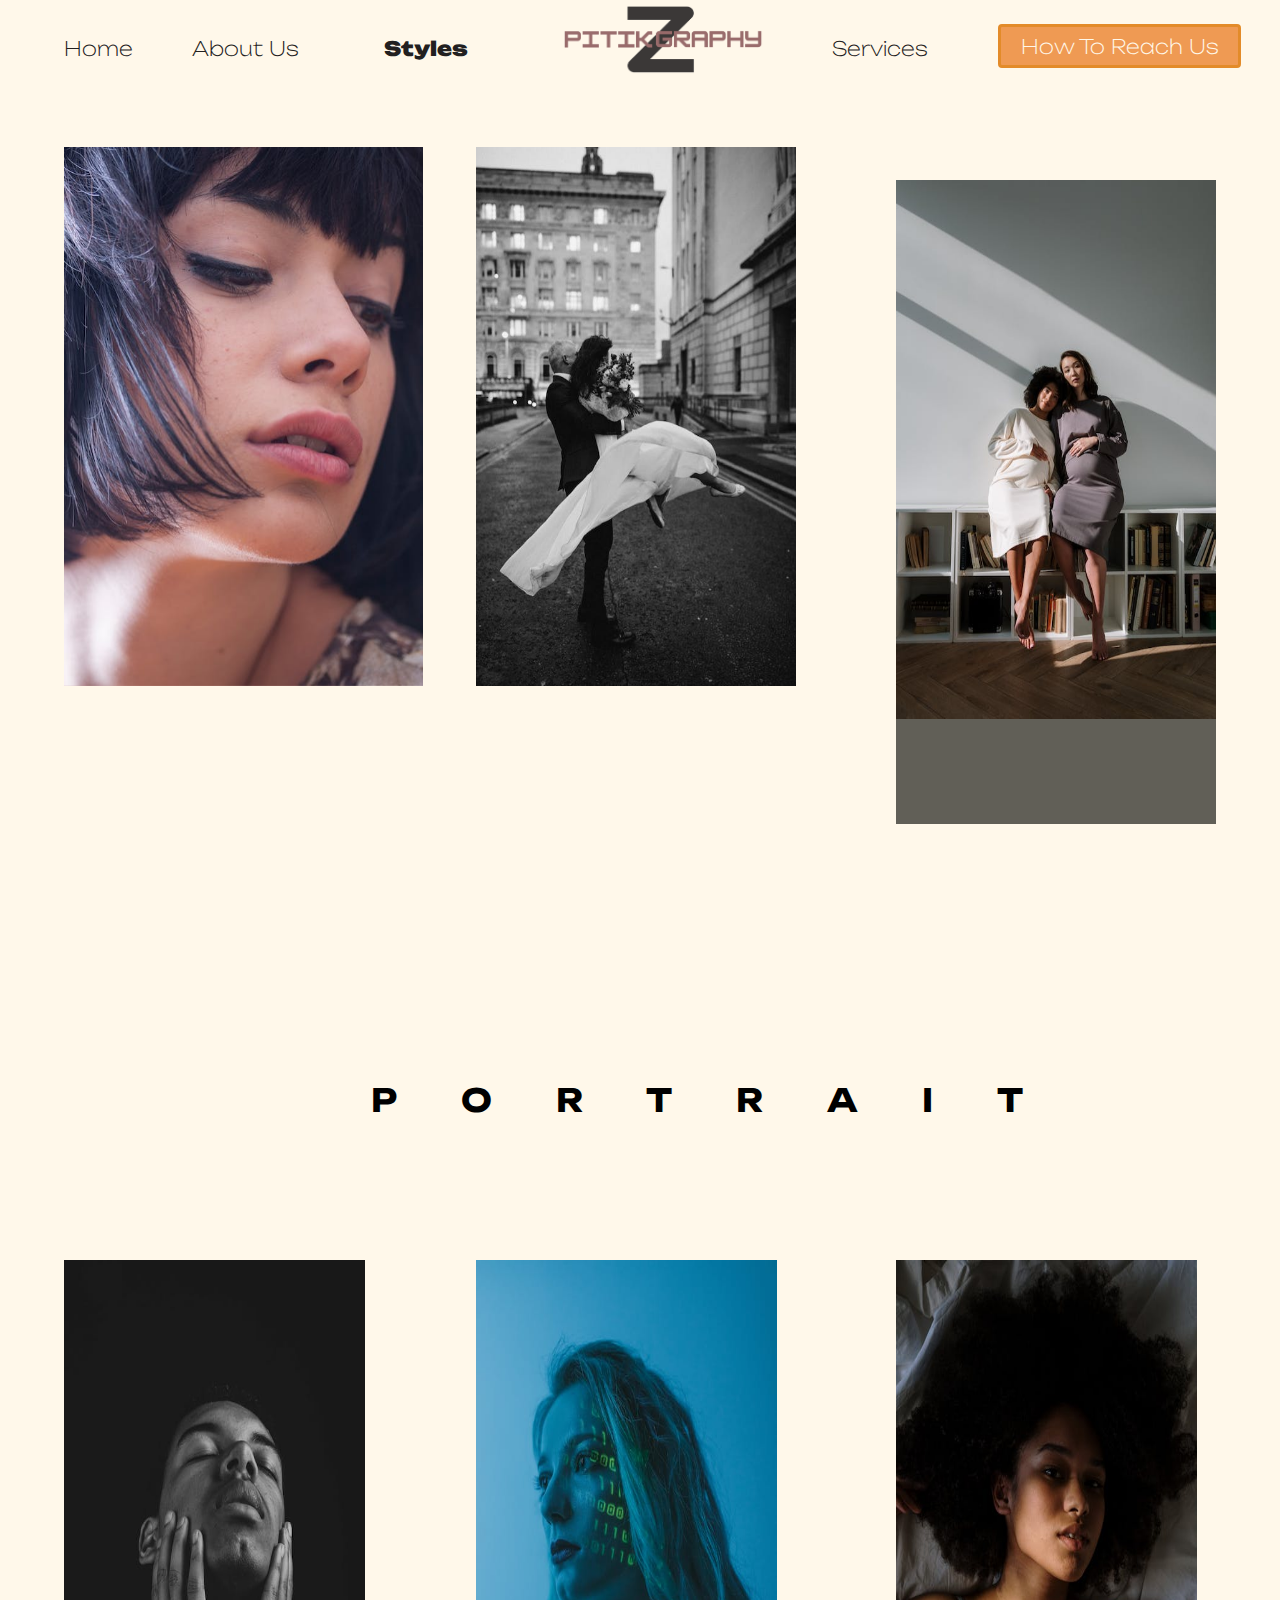
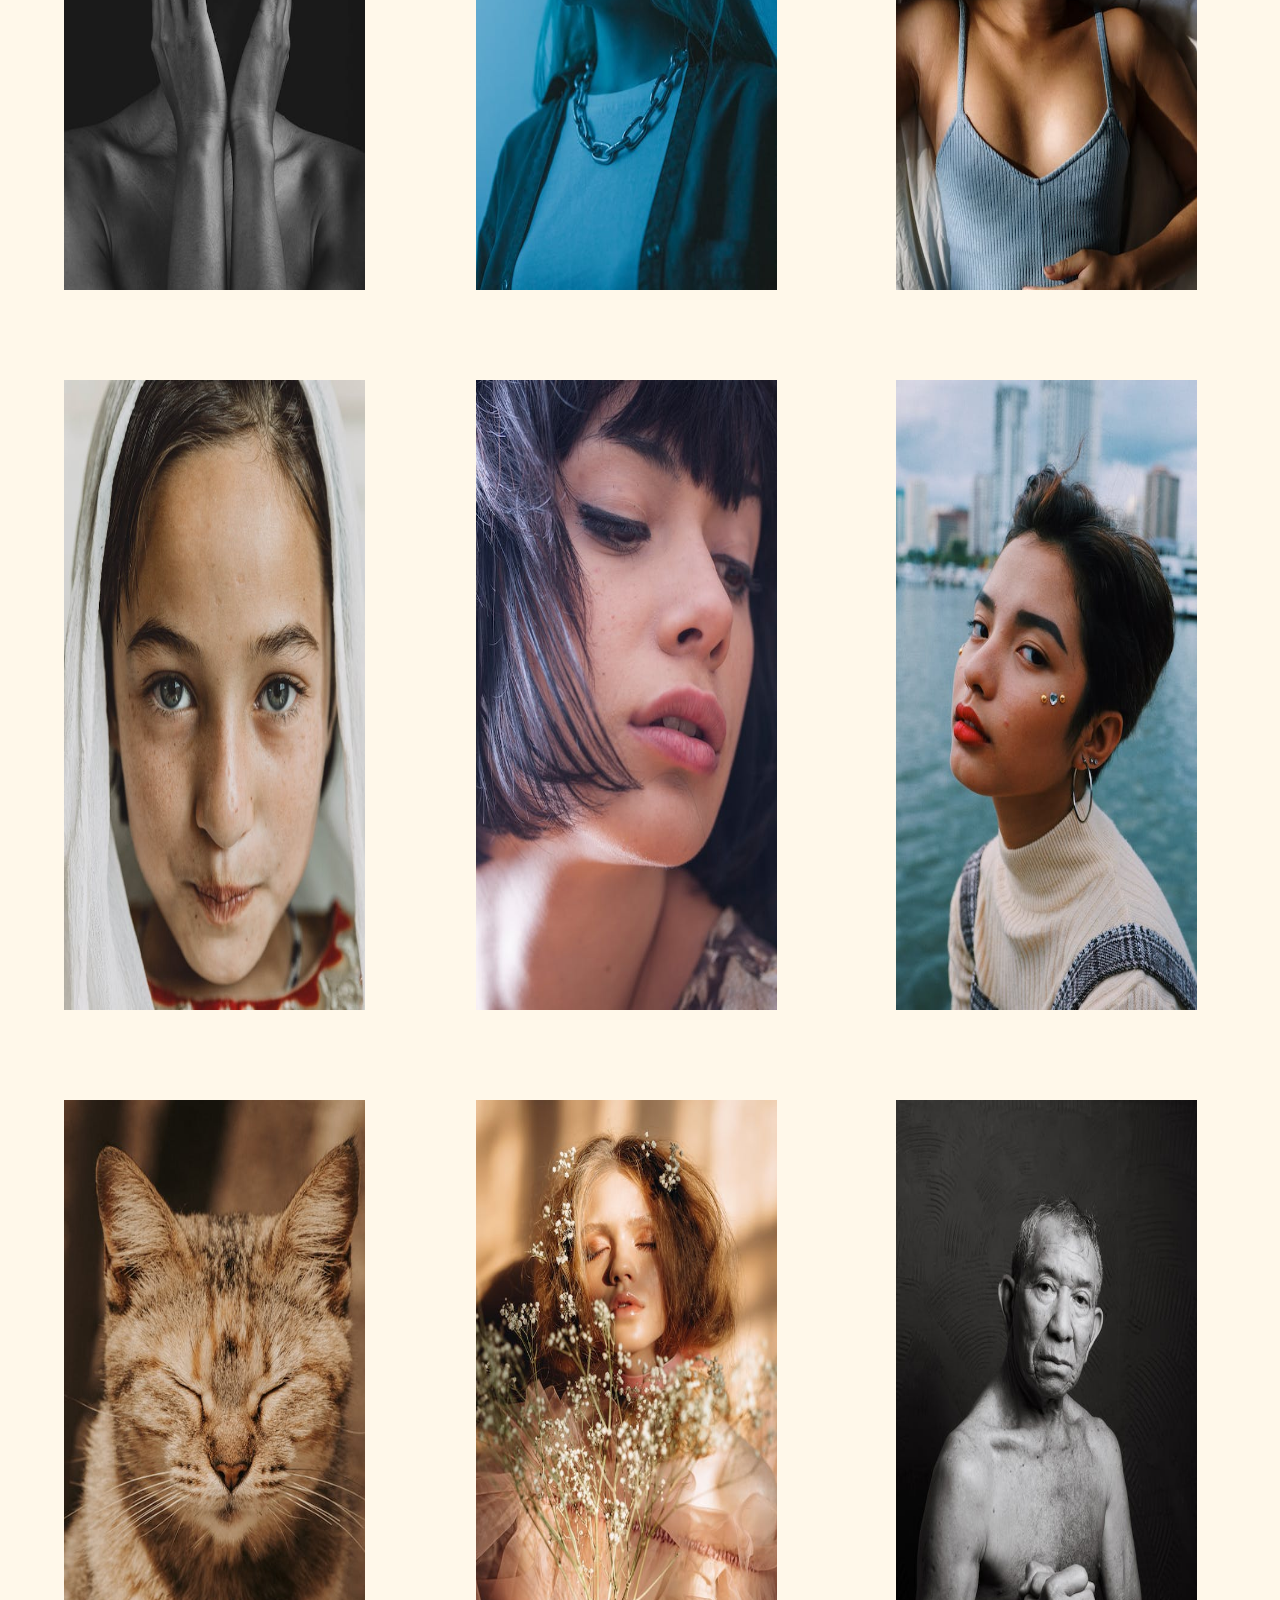
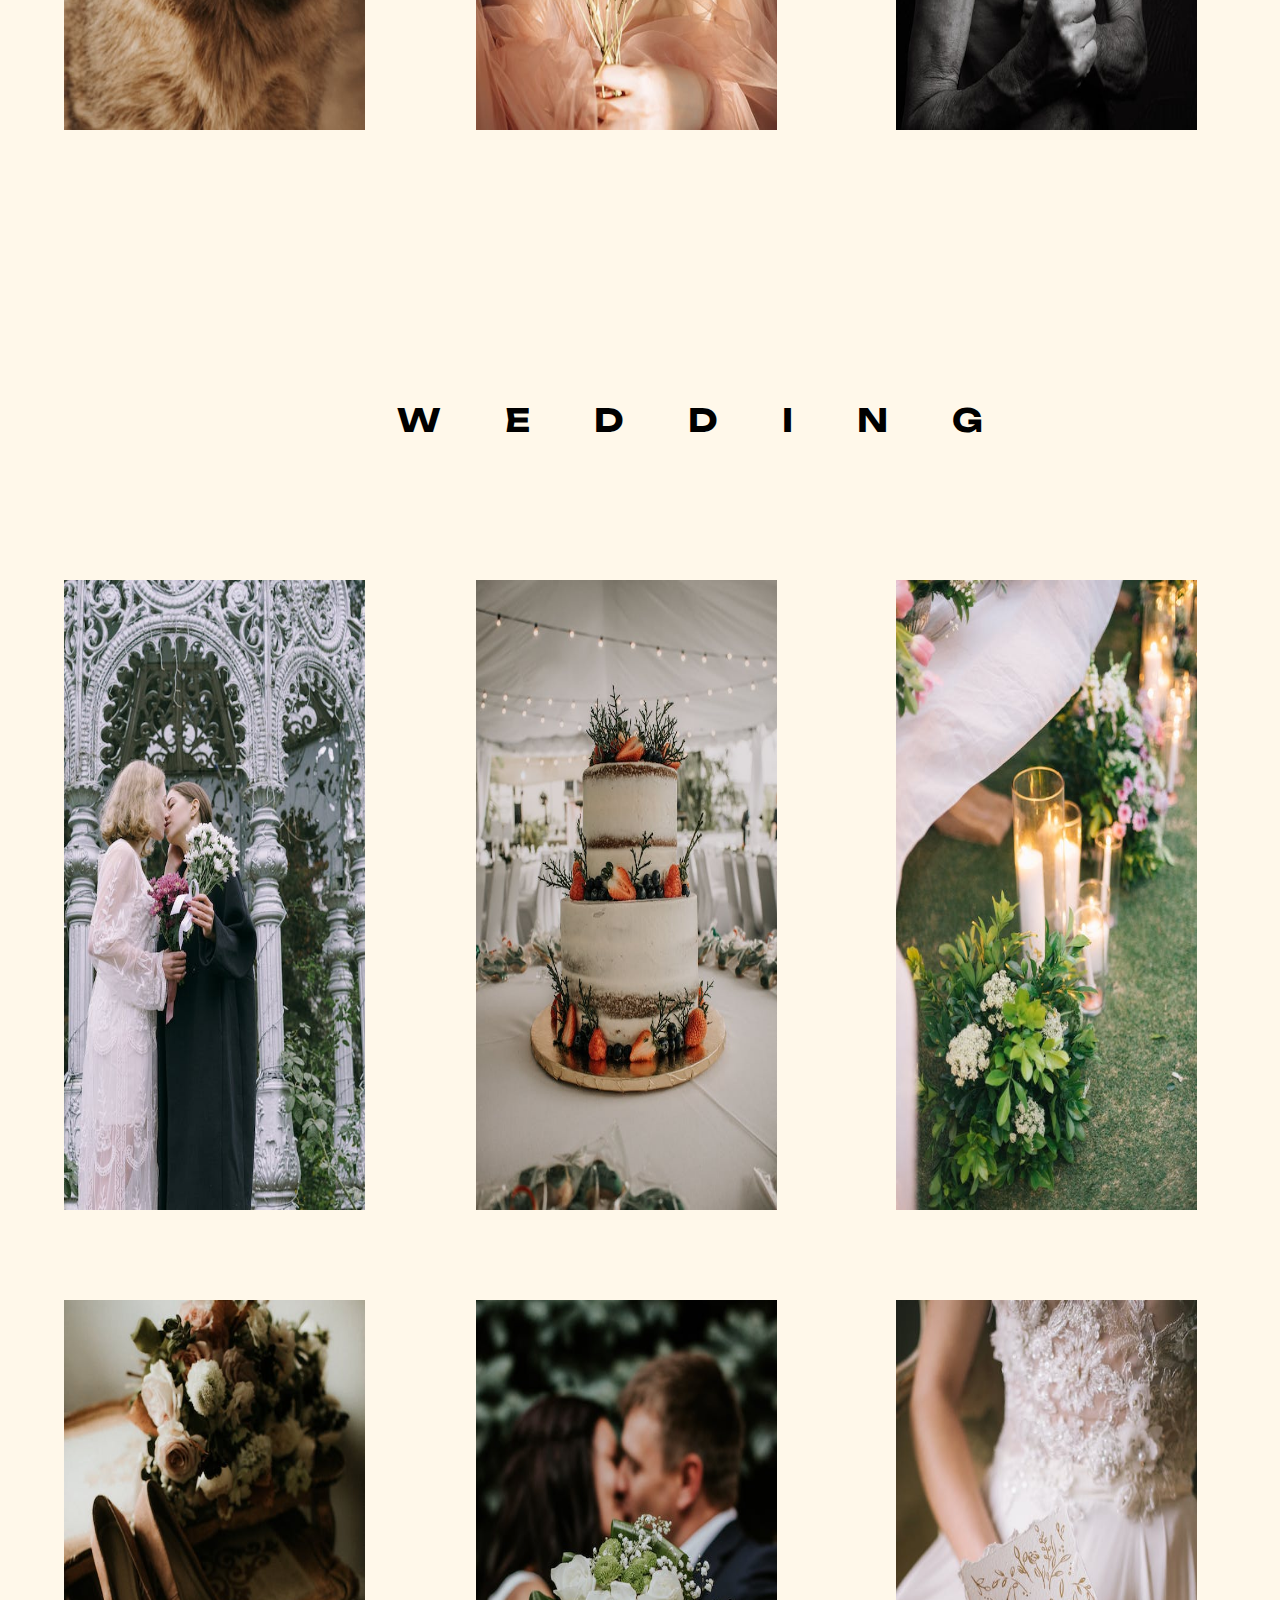
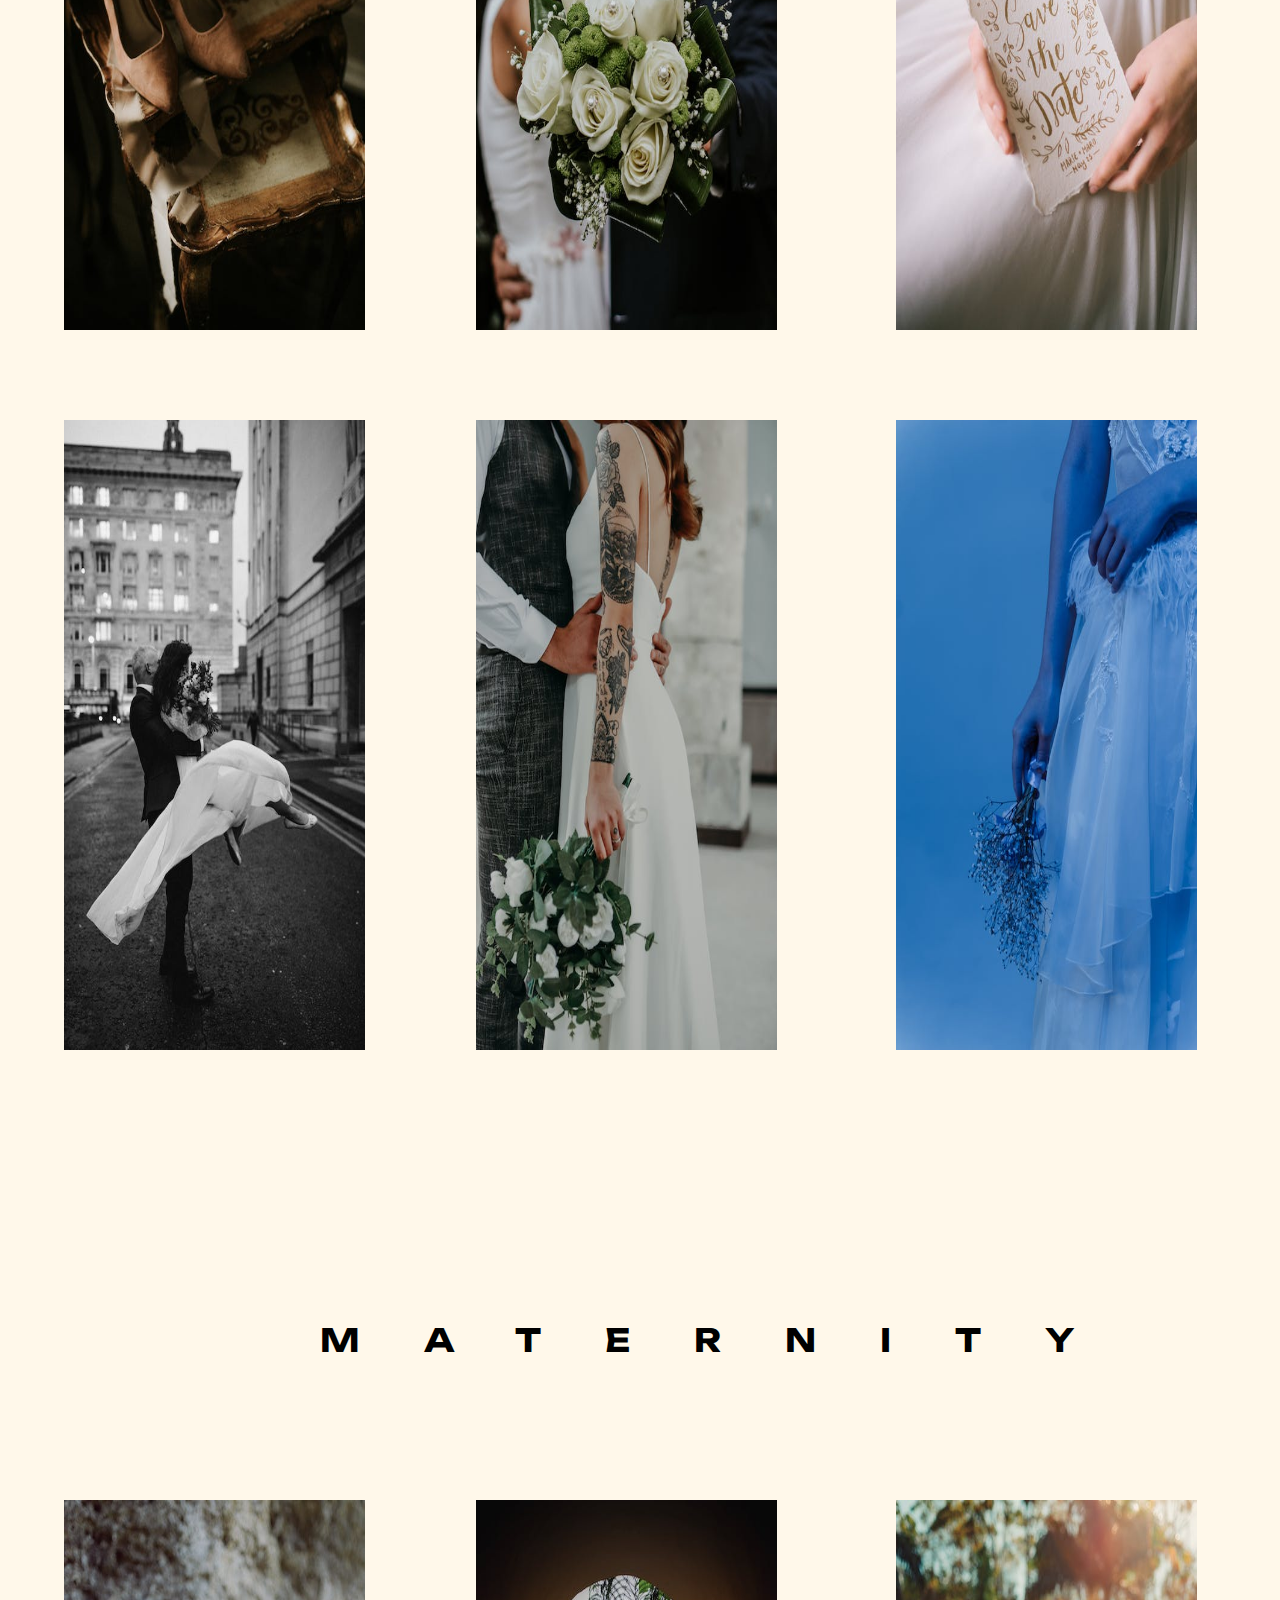
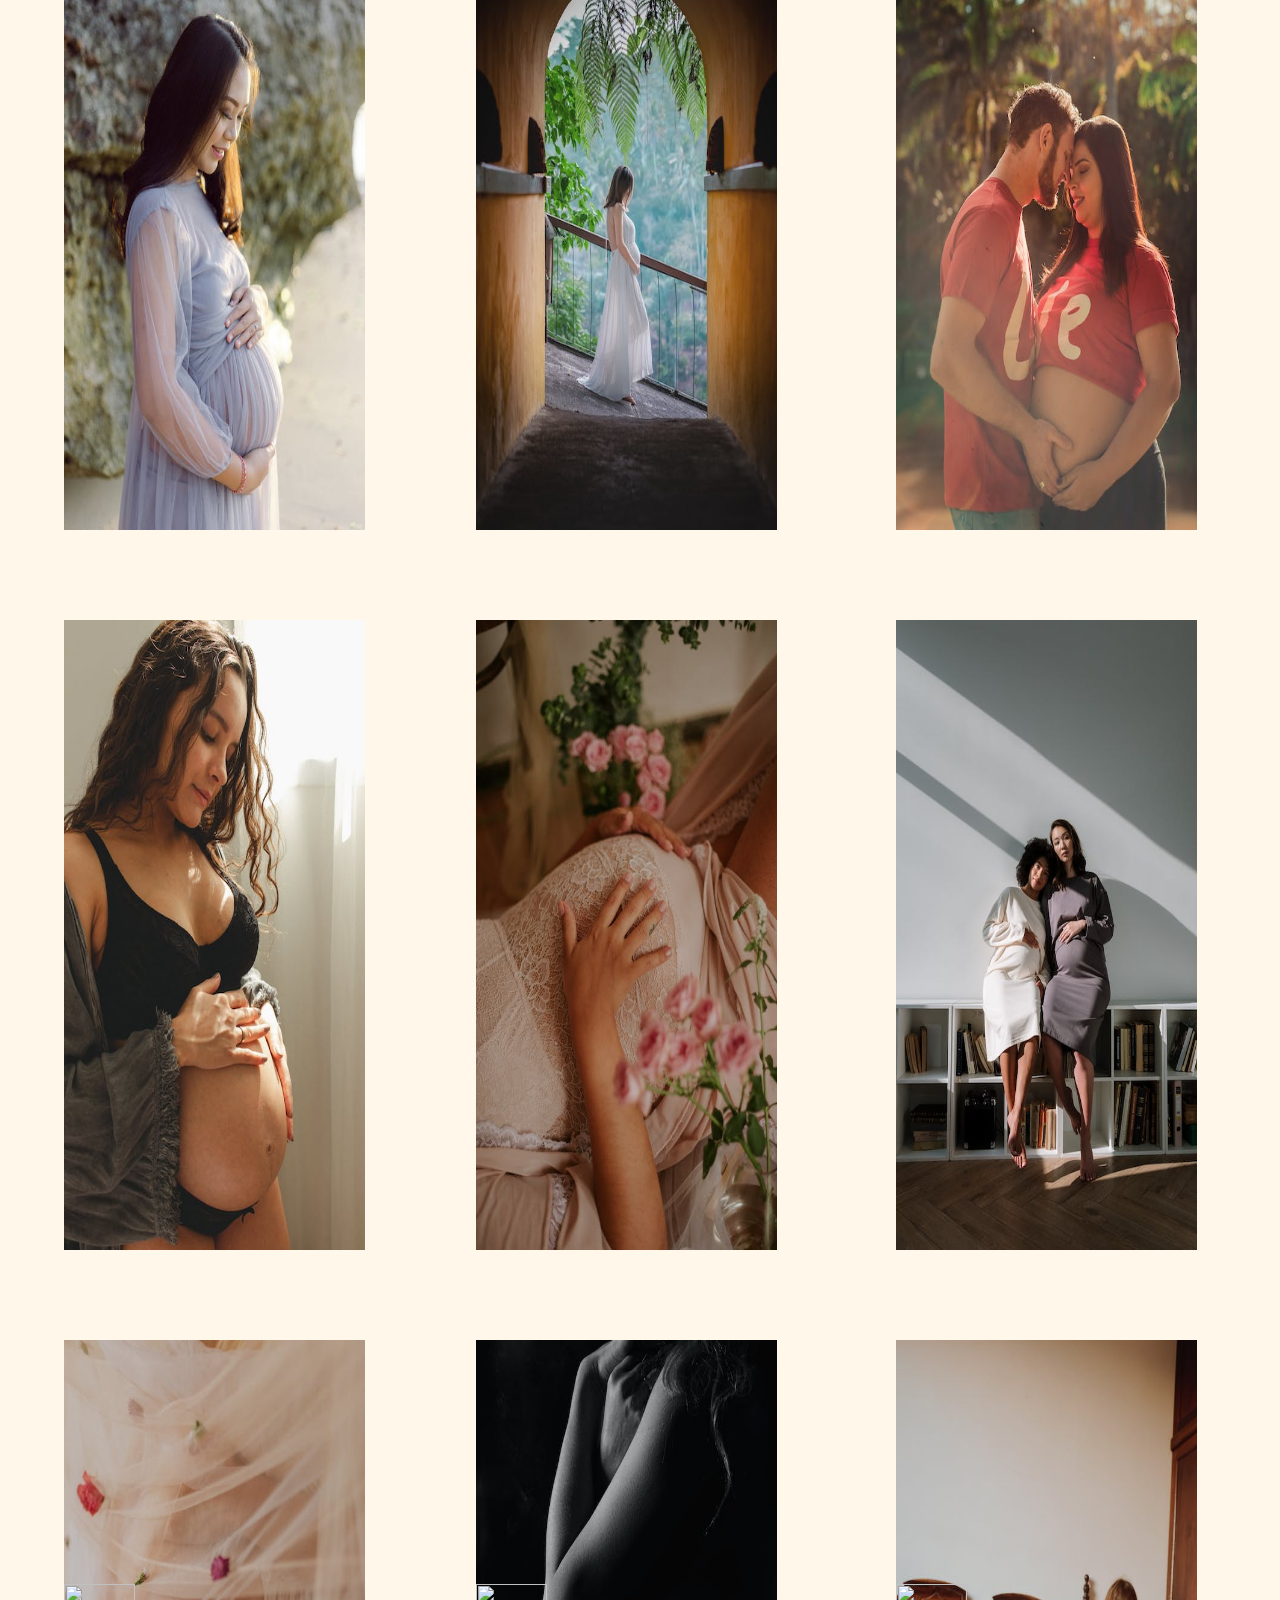
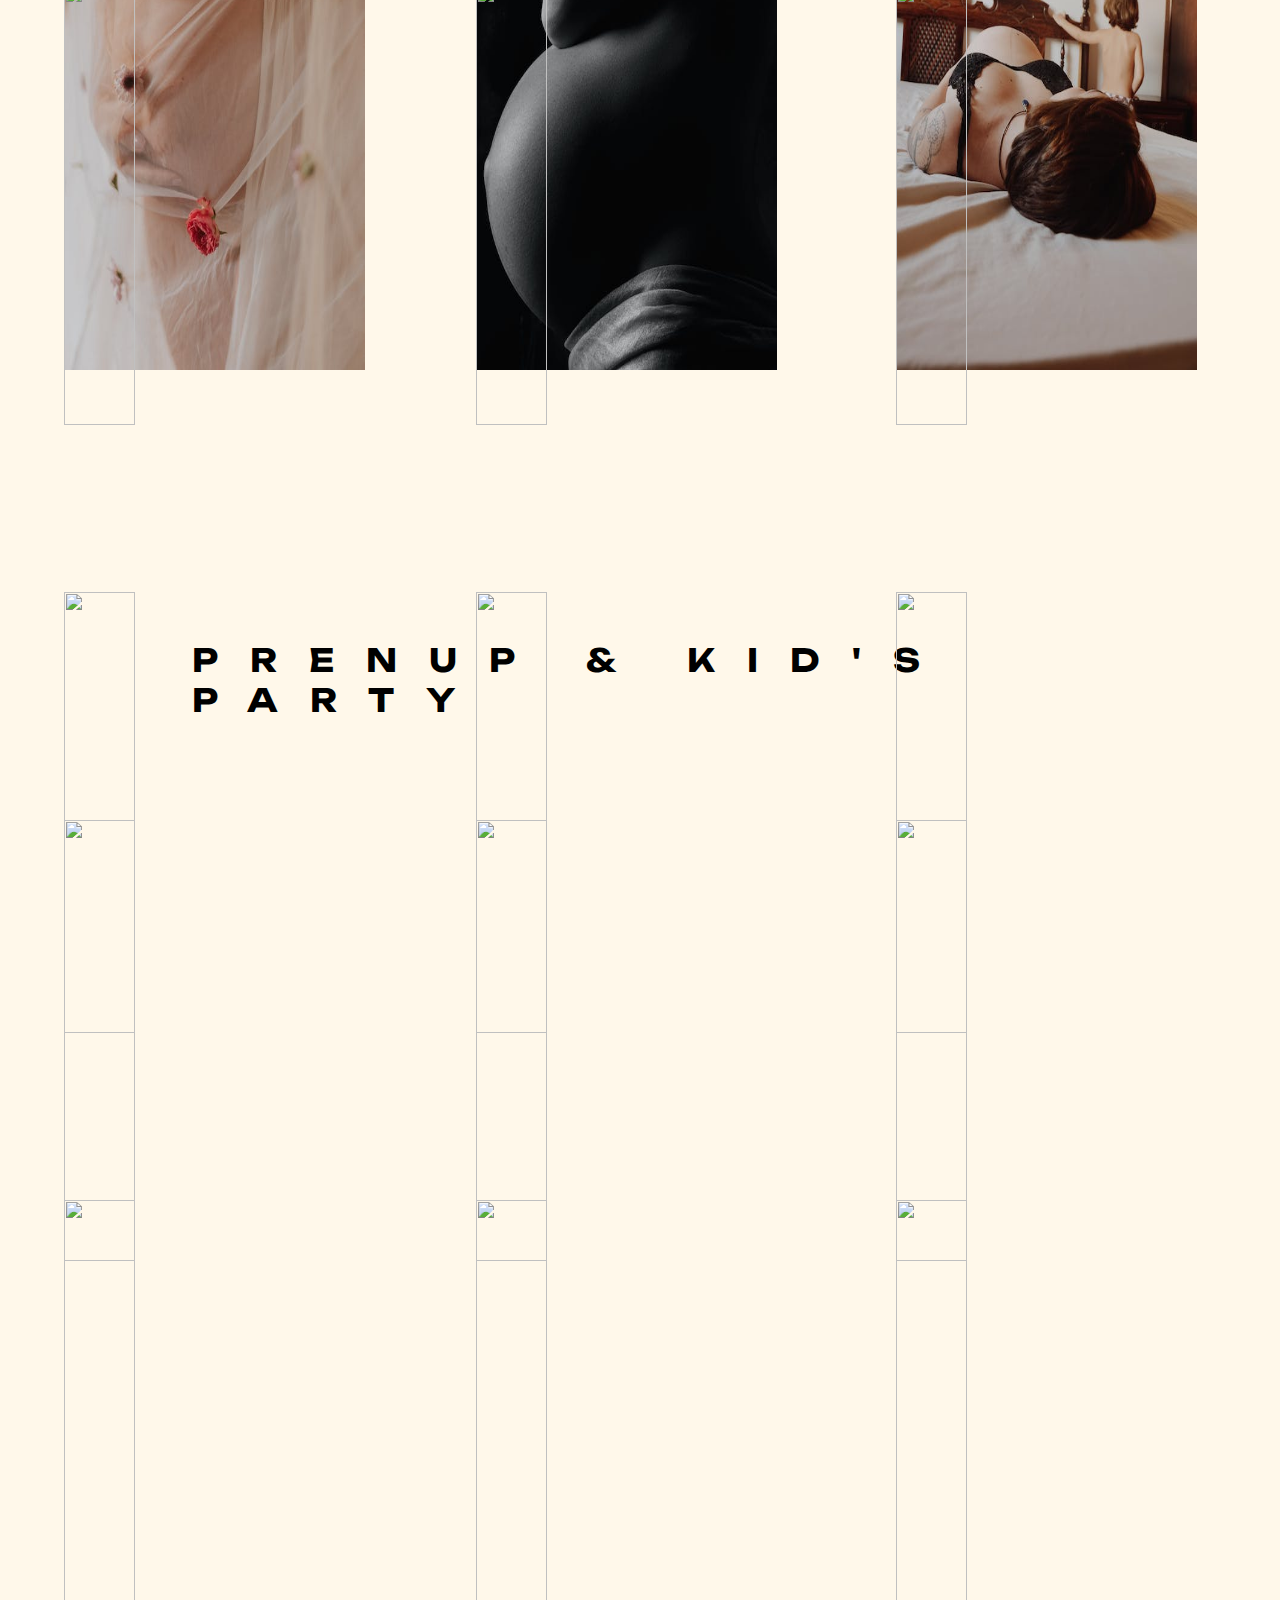
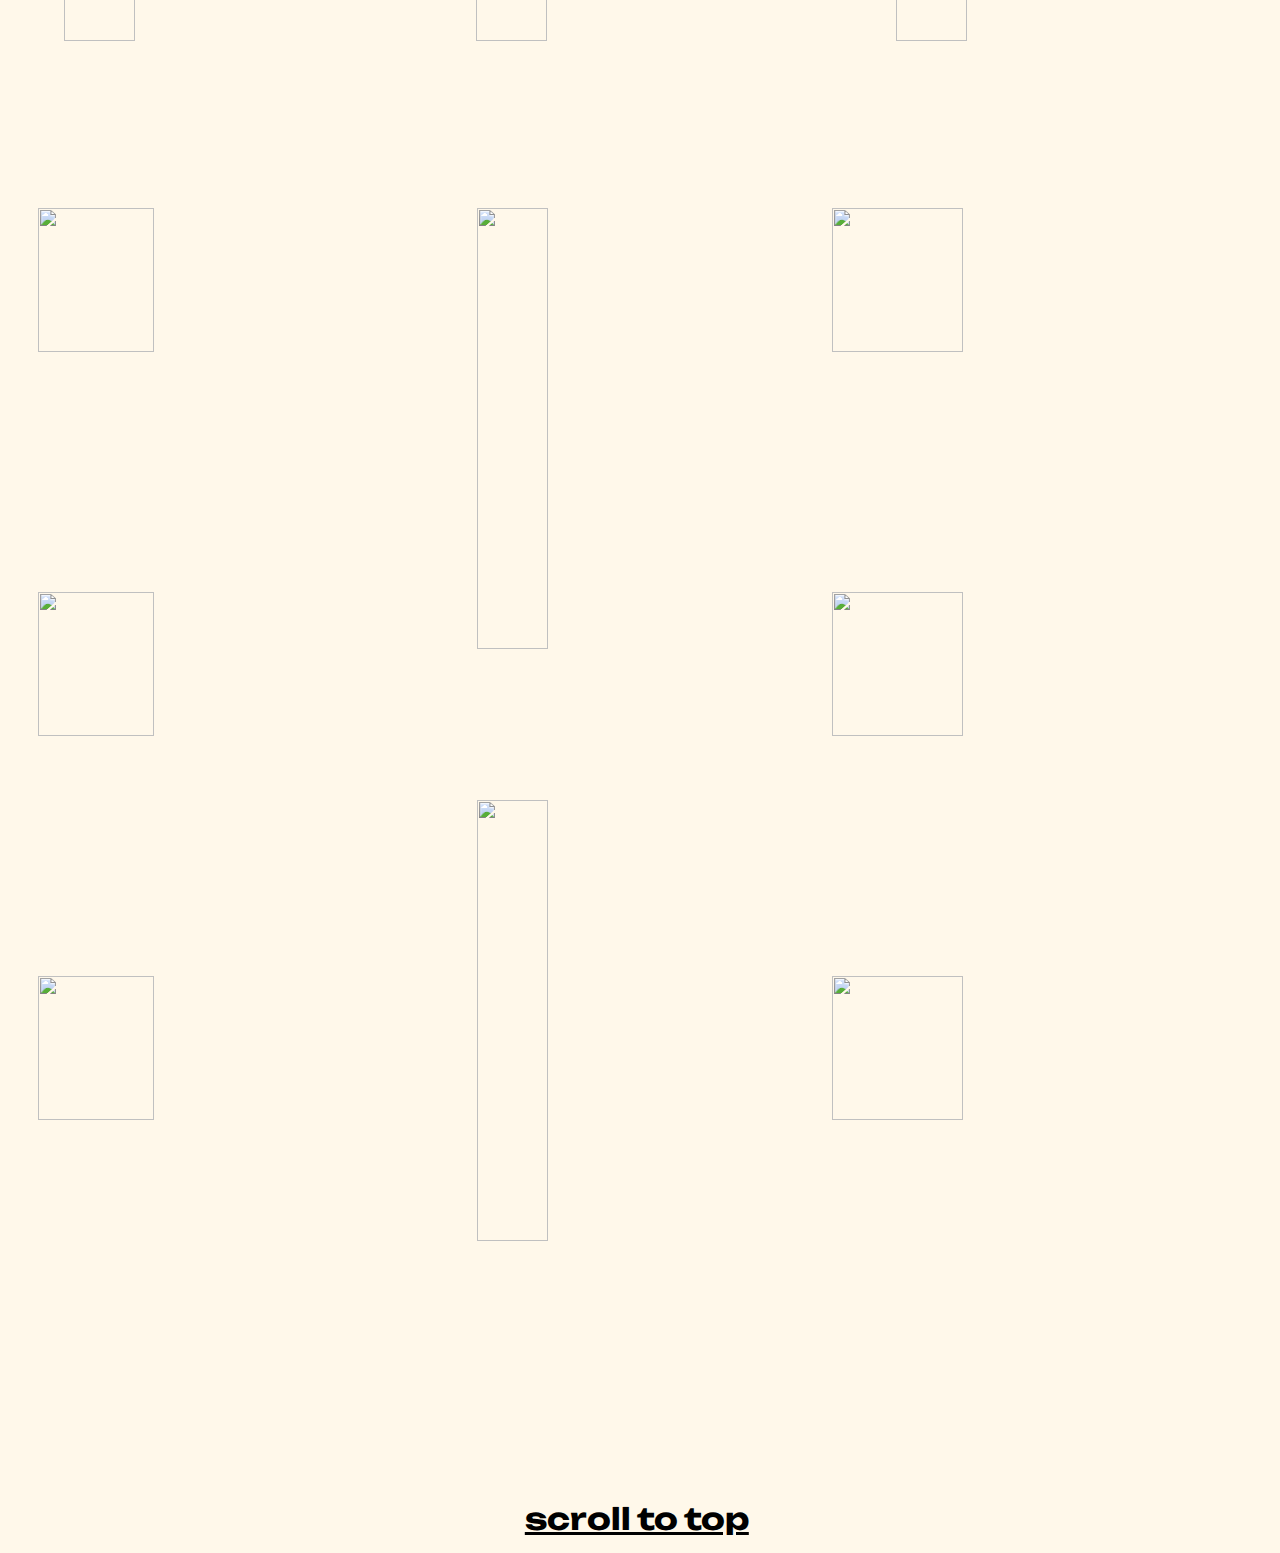
==== design.html @ 346559db "Files Upload" ====
<!DOCTYPE html>
<html lang="en">
<head>
    <meta charset="UTF-8">
    <meta http-equiv="X-UA-Compatible" content="IE=edge">
    <meta name="viewport" content="width=device-width, initial-scale=1.0">
    <title>Styles</title>
    <link rel="stylesheet" href="/css/styles.css">
    <link rel="shortcut icon" href="/images/icon/favicon.ico" type="image/x-icon">
    <link rel="preconnect" href="https://fonts.googleapis.com">
    <link rel="preconnect" href="https://fonts.gstatic.com" crossorigin>
    <link href="https://fonts.googleapis.com/css2?family=Euphoria+Script&family=Exo+2&family=Fresca&family=Kaushan+Script&family=Teko&family=Unbounded&display=swap" rel="stylesheet">
</head>
<body>
    <div class="header">
        <a href="index.html"><img src="/images/header/logow.png" alt="Pitikgraphy Logo"></a>
        <h1 class="home"><a href="index.html" id="home-boldnot">Home</a></h1>
        <h1 class="about"><a href="about.html">About Us</a></h1>
        <h1 class="style"><a href="design.html" id="styles-bold">Styles</a></h1>
        <h1 class="services"><a href="service.html">Services</a></h1>
        <h1 class="reach"><a href="reach.html">How To Reach Us</a></h1>
    </div>

    <div class="styles-container">
        <div class="container">
            <img src="/images/portrait/nose.jpeg" class="nose-img" alt="Portrait Freckles">
            <div class="nose-more">
                <h1 class="nose-title">Portrait Photography</h1>
                <div class="nose-text"><a href="#port-scroll">more photos</a></div>
            </div>
        </div>
        <div class="container-two">
            <img src="/images/wedding/carry.jpeg" class="carry-img" alt="Carrying Bride">
            <div class="carry-more">
                <h1 class="carry-title">Wedding Photography</h1>
                <div class="carry-text"><a href="#wedd-scroll">more photos</a></div>
            </div>
            </div>
        </div>
        <div class="container-three">
            <img src="/images/fashion/pregg5.jpeg" class="model-img" alt="Two Pregnant Ladies">
            <div class="model-more">
                <h1 class="model-title">Maternity Photography</h1>
                <div class="model-text"><a href="#maternity-scroll">more photos</a></div>
            </div>  
            </div>
        </div>
    </div>

    <div class="portrait-more">
        <h1 class="portrait-text"><a href="design.html" id="port-scroll">PORTRAIT</a></h1>
        <div class="portrait1"> 
            <img src="/images/portrait/black.jpeg" id="portblack" alt="Portrait Black">
        </div>
        <div class="portrait2">
            <img src="/images/portrait/blue.jpeg" id="portblue" alt="Portrait Blue">
        </div>
        <div class="portrait3">
            <img src="/images/portrait/brown.jpeg" id="portbrown" alt="Portrait Laying">
        </div>
        <div class="portrait4">
            <img src="/images/portrait/kid.jpeg" id="portkid" alt="Portrait of a Kid">
        </div>
        <div class="portrait5">
            <img src="/images/portrait/nose.jpeg" id="portnose" alt="Portrait Freckles">
        </div>
        <div class="portrait6">
            <img src="/images/portrait/pierce.jpeg" id="portpierce" alt="Portrait Beads">
        </div>
        <div class="portrait7">
            <img src="/images/portrait/cat.jpeg" id="portcat" alt="Portrait of a Cat">
        </div>
        <div class="portrait8">
            <img src="/images/portrait/her.jpeg" id="portcat1" alt="Portrait Flower">
        </div>
        <div class="portrait9">
            <img src="/images/portrait/sir.jpeg" id="portcat2" alt="Portrait of an Old Man">
        </div>
        
        <h1 class="wedding-text"><a href="design.html" id="wedd-scroll">WEDDING</a></h1>
        <div class="wedding1"> 
            <img src="/images/wedding/bading.jpeg" id="weddbading" alt="Two Ladies Wedding">
        </div>
        <div class="wedding2"> 
            <img src="/images/wedding/cake.jpeg" id="weddcake" alt="Wedding Cake">
        </div>
        <div class="wedding3"> 
            <img src="/images/wedding/candles.jpeg" id="weddcandles" alt="Wedding Candles">
        </div>
        <div class="wedding4"> 
            <img src="/images/wedding/shoes.jpeg" id="weddshoes" alt="Bride's Shoes">
        </div>
        <div class="wedding5"> 
            <img src="/images/wedding/flower.jpeg" id="weddflower" alt="Bride's Flower">
        </div>
        <div class="wedding6"> 
            <img src="/images/wedding/invite.jpeg" id="weddinvite" alt="Bride's Invitation Card">
        </div>
        <div class="wedding7"> 
            <img src="/images/wedding/carry.jpeg" id="wedd1" alt="Carrying Bride">
        </div>
        <div class="wedding8"> 
            <img src="/images/wedding/tattoo.jpeg" id="wedd2" alt="Tatted Bride">
        </div>
        <div class="wedding9"> 
            <img src="/images/wedding/blues.jpeg" id="wedd3" alt="Lonely Bride">
        </div> 

        <h1 class="maternity-text"><a href="design.html" id="maternity-scroll">MATERNITY</a></h1>
        <div class="maternity1"> 
            <img src="/images/fashion/model.jpeg" id="maternity01" alt="Pregnant in Beach">
        </div>
        <div class="maternity2"> 
            <img src="/images/fashion/pregg.jpeg" id="maternity02" alt="pregnant in a Cave Type">
        </div>
        <div class="maternity3"> 
            <img src="/images/fashion/pregg2.jpeg" id="maternity03" alt="Mommy and Daddy pictures">
        </div>
        <div class="maternity4"> 
            <img src="/images/fashion/pregg3.jpeg" id="maternity04" alt="Home Session Maternity Photography">
        </div>
        <div class="maternity5"> 
            <img src="/images/fashion/pregg4.jpeg" id="maternity05" alt="No face Photography for Maternity">
        </div>
        <div class="maternity6"> 
            <img src="/images/fashion/pregg5.jpeg" id="maternity06" alt="Two Ladies">
        </div>
        <div class="maternity7"> 
            <img src="/images/fashion/pregg6.jpeg" id="maternity07" alt="Preggy">
        </div>
        <div class="maternity8"> 
            <img src="/images/fashion/pregg7.jpeg" id="maternity08" alt="Black and White Maternity Photography">
        </div>
        <div class="maternity9"> 
            <img src="/images/fashion/pregg8.jpeg" id="maternity09" alt="Maternity with a kid">

        <h1 class="prenup-kiddie-text"><a href="design.html" id="prekid-scroll">PRENUP & KID'S PARTY</a></h1>

        <div class="prenup01"> 
            <img src="/images/prenup & kiddies/prenup3.jpeg" id="prenup1" alt="">
        </div>
        <div class="prenup02"> 
            <img src="/images/prenup & kiddies/prenup4.jpeg" id="prenup2" alt="">
        </div>
        <div class="prenup03"> 
            <img src="/images/prenup & kiddies/prenup2.jpeg" id="prenup3" alt="">
        </div>
        <div class="birth1"> 
            <img src="/images/prenup & kiddies/kiddie1.jpeg" id="kid1" alt="">
        </div>
        <div class="birth2"> 
            <img src="/images/prenup & kiddies/kiddie2.jpeg" id="kid2" alt="">
        </div>
        <div class="birth3"> 
            <img src="/images/prenup & kiddies/kiddie3.jpeg" id="kid3" alt="">
        </div>
        <div class="prenup04"> 
            <img src="/images/prenup & kiddies/prenup5.jpeg" id="prenup4" alt="">
        </div>
        <div class="prenup05"> 
            <img src="/images/prenup & kiddies/prenup6.jpeg" id="prenup5" alt="">
        </div>
        <div class="prenup06"> 
            <img src="/images/prenup & kiddies/prenup7.jpeg" id="prenup6" alt="">
        </div>
        <div class="birth4"> 
            <img src="/images/prenup & kiddies/kiddie4.jpeg" id="kid4" alt="">
        </div>
        <div class="birth5"> 
            <img src="/images/prenup & kiddies/kiddie7.jpeg" id="kid5" alt="">
        </div>
        <div class="birth6"> 
            <img src="/images/prenup & kiddies/kiddie8.jpeg" id="kid6" alt="">
        </div>
        <div class="prenup07"> 
            <img src="/images/prenup & kiddies/prenup8.jpeg" id="prenup7" alt="">
        </div>
        <div class="prenup08"> 
            <img src="/images/prenup & kiddies/prenup10.jpeg" id="prenup8" alt="">
        </div>
        <div class="prenup09"> 
            <img src="/images/prenup & kiddies/prenup9.jpeg" id="prenup9" alt="">
        </div>
        <div class="birth7"> 
            <img src="/images/prenup & kiddies/kiddie6.jpeg" id="kid7" alt="">
        </div>
        <div class="birth8"> 
            <img src="/images/prenup & kiddies/kiddie5.jpeg" id="kid8" alt="">
        </div>
        <div class="birth9"> 
            <img src="/images/prenup & kiddies/kiddie9.jpeg" id="kid9" alt="">
        </div>  
        <div class="prenup10"> 
            <img src="/images/prenup & kiddies/prenup11.jpeg" id="prenup10" alt="">
        </div>
        <div class="prenup11"> 
            <img src="/images/prenup & kiddies/prenup12.jpeg" id="prenup11" alt="">
        </div>

        <h1 class="scroll-text"><a href="design.html" id="scroll-top">scroll to top</a></h1>
        </div> 
    </div>

</body>
</html>
---- css/styles.css ----
/* Body */
* {
    margin: 0;
}

/* HEADER, HOME, ABOUT, STYLES, BUSINESS, REACH US, LOGO */
.header {
    width: 100%;
    height: 80px;
    background-color: #FFF8EA;
}

.header img {
    width: 200px;
    display: inline-block;
    position: absolute;
    left: 44%;
    top: 0.5%;
}

/*--- HOME ---*/

.home a {
    text-decoration: none;
    color: #222020;
    font-family: 'Unbounded', cursive;
    font-weight: bolder;
    font-size: 20px;
    display: inline-block;
    position: absolute;
    left: 5%;
    top: 4%;
}

.home a::after {
    content: '';
    width: 0;
    height: 2px;
    background: #EF9A53;
    display: block;
    transition: 0.9s;
}

.home a:hover::after {
    width: 100%;
}

/*--- ABOUT ---*/

.about a {
    text-decoration: none;
    color: #222020;
    font-family: 'Unbounded', cursive;
    font-weight: 100;
    font-size: 20px;
    display: inline-block;
    position: absolute;
    left: 15%;
    top: 4%;
}

.about a::after {
    content: '';
    width: 0;
    height: 2px;
    background: #EF9A53;
    display: block;
    transition: 0.9s;
}

.about a:hover::after {
    width: 100%;
}

/*--- STYLE ---*/

.style a {
    text-decoration: none;
    color: #222020;
    font-family: 'Unbounded', cursive;
    font-weight: 100;
    font-size: 20px;
    display: inline-block;
    position: absolute;
    left: 30%;
    top: 4%; 
}

.style a::after {
    content: '';
    width: 0;
    height: 2px;
    background: #EF9A53;
    display: block;
    transition: 0.9s;
}

.style a:hover::after {
    width: 100%;
}

/*--- Services ---*/

.services a {
    text-decoration: none;
    color: #222020;
    font-family: 'Unbounded', cursive;
    font-weight: 100;
    font-size: 20px;
    display: inline-block;
    position: absolute;
    left: 65%;
    top: 4%; 
}

.services a::after {
    content: '';
    width: 0;
    height: 2px;
    background: #EF9A53;
    display: block;
    transition: 0.9s;
}

.services a:hover::after {
    width: 100%;
}

/*--- HOW TO REACH US ---*/

.reach a {
    text-decoration: none;
    color: #FFF8EA;
    font-family: 'Unbounded', cursive;
    font-weight: 100;
    font-size: 20px;
    display: inline-block;
    position: absolute;
    left: 78%;
    top: 2.7%; 
    border: 3px solid #E38B29;
    padding: 0.5%;
    padding-left: 1.5%;
    padding-right: 1.5%;
    border-radius: 4px;
    background-color: #EF9A53;
}

.reach a:hover {
    background-color: #E38B29;
}

/* --- TITLE TOP CONTAINER ---*/

.top-container {
    width: 60%;
    height: 673px;
    background-color: #FFF8EA;
}

/* IMAGE LEFT SIDE */
.top-container img {
    width: 600px;
    position: absolute;
    left: 5%;
    top: 15%;
}

#image-one {
    width: 200px;
    position: absolute;
    left: 35%;
    top: 40%;
}

/* TITLE "PITIKGRAPHY-Z" USING SPAN ELEMENT */
.title {
    font-weight: bolder;
    font-size: 50px;
    font-family: 'Unbounded', cursive;
    color: #3c3a3a;
    position: absolute;
    left: 39%;
    top: 13%;
    line-height: 2;
}

/* TITLE "LORINDA AND JANE" USING SPAN */
.title-one {
    font-size: 50px;
    font-weight: bolder;
    font-family: 'Unbounded', cursive;
    color: #3c3a3a;
    position: absolute;
    left: 46%;
    top: 24%;
    display: inline-block;
}

/* COLOR NAME "LORINDA" USING SPAN ELEMENT */
#color-name {
    color: #CD9F95;
}

/* DIV ELEMENT - RIGHT SIDE */
.top-container-right {
    width: 40%;
    height: 674px;
    background-color: #FFF8EA;
    position: absolute;
    left: 60%;
    bottom: 0;
    display: inline-block;
}

/* IMAGE RIGHT SIDE */
.top-container-right img {
    width: 480px;
    position: absolute;
    left: 10%;
    top: 40%;
}

#image-two {
    width: 200px;
    position: absolute;
    left: 0;
    top: 54%;
}

/* PARAGRAPH TEXT UNDER TITLE*/
#top-p {
    font-size: 15px;
    font-family: 'Unbounded', cursive;
    display: inline-block;
    position: absolute;
    left: 10%;
    top: 140%;
    line-height: 1.5;
    text-align: justify;
    padding-right: 10px;
}

#top-p2 {
    font-size: 15px;
    color: #000;
    font-family: 'Unbounded', cursive;
    display: inline-block;
    position: absolute;
    right: 110%;
    top: 430%;
    width: 80%;
    line-height: 1.5;
    text-align: justify;
    padding-right: 10px;
}


/* about us new page */

/* EXPLORE BUTTON  */
.explore a {
    text-decoration: none;
    color: #FFF8EA;
    font-family: 'Unbounded', cursive;
    font-weight: 100;
    font-size: 20px;
    display: inline-block;
    position: absolute;
    left: 10%;
    top: 450%;
    border: 3px solid #E38B29;
    padding: 0.5%;
    padding-left: 1.5%;
    padding-right: 1.5%;
    border-radius: 4px;
    background-color: #EF9A53;
}

.explore a:hover {
    background-color: #E38B29;
}

/* bold-text */

#home-boldnot {
    text-decoration: none;
    color: #222020;
    font-family: 'Unbounded', cursive;
    font-weight: 100;
    font-size: 20px;
    display: inline-block;
    position: absolute;
    left: 5%;
    top: 4%;
}

#about-bold {
    text-decoration: none;
    color: #222020;
    font-family: 'Unbounded', cursive;
    font-weight: bolder;
    font-size: 20px;
    display: inline-block;
    position: absolute;
    left: 15%;
    top: 4%;
}

#styles-bold {
    text-decoration: none;
    color: #222020;
    font-family: 'Unbounded', cursive;
    font-weight: bolder;
    font-size: 20px;
    display: inline-block;
    position: absolute;
    left: 30%;
    top: 4%; 
}

#service-bold {
    text-decoration: none;
    color: #222020;
    font-family: 'Unbounded', cursive;
    font-weight: bolder;
    font-size: 20px;
    display: inline-block;
    position: absolute;
    left: 65%;
    top: 4%; 
}

#reach-bold {
    text-decoration: none;
    color: #FFF8EA;
    font-family: 'Unbounded', cursive;
    font-weight: bolder;
    font-size: 20px;
    display: inline-block;
    position: absolute;
    left: 78%;
    top: 2.7%; 
    border: 3px solid #E38B29;
    padding: 0.5%;
    padding-left: 1.5%;
    padding-right: 1.5%;
    border-radius: 4px;
    background-color: #EF9A53;
}

/* styles */

.styles-container {
    background-color: #FFF8EA;
    height: 673px;
    width: 100%;
}

.container {
    position: relative;
    background-color: #bf9290d6;
    width: 23.6%;
    height: 80%;
    left: 5%;
    top: 10%;
}

.nose-img {
    height: 100%;
    opacity: 1;
    display: block;
    transition: .5s ease;
    backface-visibility: hidden;
    position: relative;
}

.nose-more {
    transition: .5 ease;
    opacity: 0;
    position: absolute;
    left: 50%;
    top: 50%;
    transform: translate(-50%, -50%);
    -ms-transform: translate(-50%, -50%);
    text-align: center;
}

.container:hover .nose-img {
    opacity: 0.3;
}

.container:hover .nose-more {
    opacity: 1;
}

.nose-text {
    color: #000;
    position: relative;
    top: 150px;
}

.nose-text a {
    font-size: 20px;
    font-family: 'Unbounded', cursive;
    color: #000;
}

.nose-title {
    font-family: 'Unbounded', cursive;
}

.container-two {
    background-color: rgba(218, 215, 203, 0.767);
    position: relative;
    width: 25%;
    height: 80%;
    left: 37.2%;
    bottom: 70%;
}

.carry-img {
    height: 100%;
    width: 100%;
    opacity: 1;
    display: block;
    transition: .5s ease;
    backface-visibility: hidden;
    position: relative;
}

.carry-more {
    transition: .5 ease;
    opacity: 0;
    position: absolute;
    left: 50%;
    top: 50%;
    transform: translate(-50%, -50%);
    -ms-transform: translate(-50%, -50%);
    text-align: center;
}

.container-two:hover .carry-img {
    opacity: 0.3;
}

.container-two:hover .carry-more {
    opacity: 1;
}

.carry-title {
    font-family: 'Unbounded', cursive;
}

.carry-text {
    color: #000;
    font-size: 16px;
    position: relative;
    top: 150px;
}

.carry-text a {
    font-size: 20px;
    font-family: 'Unbounded', cursive;
    color:#000
}

.container-three {
    background-color: rgba(49, 48, 43, 0.767);
    position: absolute;
    width: 25%;
    height: 71.5%;
    left: 70%;
    top: 20%;
}

.model-img {
    height: 539px;
    width: 100%;
    opacity: 1;
    display: block;
    transition: .5s ease;
    backface-visibility: hidden;
    position: relative;
}

.model-more {
    transition: .5 ease;
    opacity: 0;
    position: absolute;
    left: 50%;
    top: 50%;
    transform: translate(-50%, -50%);
    -ms-transform: translate(-50%, -50%);
    text-align: center;
}

.container-three:hover .model-img {
    opacity: 0.3;
}

.container-three:hover .model-more {
    opacity: 1;
}

.model-title {
    font-family: 'Unbounded', cursive;
}

.model-text {
    color: #000;
    font-size: 16px;
    position: relative;
    top: 150px;
}

.model-text a {
    font-size: 20px;
    font-family: 'Unbounded', cursive;
    color:#000
}

/* ABOUT US PAGE */

.about-page {
    position: absolute;
    background-color: #FFF8EA;
    height: 673px;
    width: 100%;
}

.off-img {
    position: absolute;
    height: 90%;
    width: 55%;
    left: 5%;
    top: 7%;
}

.about-info {
    position: absolute;
    left: 73%;
    top: 5%;
    font-family: 'Unbounded', cursive;
}

#about-text {
    position: absolute;
    left: 62%;
    top: 12%;
    display: inline-block;
    font-size: 15px;
    font-family: 'Unbounded', cursive;
    text-align: justify;
    width: 33%;
    line-height: 2;
}

.about-members {
    background-color: #FFF8EA;
    position: absolute;
    height: 500%;
    width: 100%;
    top: 99%;
    display: inline-block;
}

.we-are {
    position: absolute;
    left: 44%;
    top: 5%;
    font-size: 30px;
    font-family: 'Unbounded', cursive;
    font-weight: bold;
    display: inline-block;
}

.we-are::after {
    content: '';
    width: 0;
    height: 2px;
    background: #273d7b;
    display: block;
    transition: 0.9s;
}

.we-are:hover::after {
    width: 100%;
}

.jane-background {
    position: absolute;
    background-color: rgba(170, 96, 67, 0.799);
    width: 85%;
    height: 600px;
    left: 8%;
    top: 10%;
}

.jane {
    position: absolute;
    width: 40%;
    height: 100%;
    left: 60%;
    opacity: 1;
    display: block;
    transition: .5s ease;
    backface-visibility: hidden;
}

.jane-name {
    position: absolute;
    left: 15%;
    top: 10%;
    font-size: 30px;
    font-family: 'Unbounded', cursive;
}

#jane-text {
    position: absolute;
    left: 8%;
    top: 20%;
    font-size: 20px;
    font-family: 'Unbounded', cursive;
    width: 45%;
    display: inline-block;
    text-align: center;
}

.jane-behind {
    transition: .5 ease;
    opacity: 0;
    position: absolute;
    left: 50%;
    top: 50%;
    transform: translate(-50%, -50%);
    -ms-transform: translate(-50%, -50%);
}

.jane-background:hover .jane {
    opacity: 0.3;
}

.jane-background:hover .jane-behind {
    opacity: 1;
}

.jane-title {
    font-family: 'Unbounded', cursive; 
    position: absolute;
    width: 448px;
    display: inline-block;
    left: 75%;
    bottom: 330px;
}

.jane-success {
    font-family: 'Unbounded', cursive;
    line-height: 1.5;
    letter-spacing: 0.25em;
    display: inline-block;
    position: relative;
    width: 65%;
    text-align: center;
    left: 75%;
    top: 20px;
}

.lorinda-background {
    position: absolute;
    background-color: rgba(47, 114, 28, 0.385);
    width: 85%;
    height: 600px;
    left: 8%;
    top: 30%;
}

.lorinda {
    position: absolute;
    width: 40%;
    height: 100%;
    opacity: 1;
    display: block;
    transition: .5s ease;
    backface-visibility: hidden;
}

.lorinda-name {
    position: absolute;
    left: 60%;
    top: 10%;
    font-size: 30px;
    font-family: 'Unbounded', cursive;
}

#lorinda-text {
    position: absolute;
    left: 46%;
    top: 20%;
    font-size: 20px;
    font-family: 'Unbounded', cursive;
    width: 45%;
    display: inline-block;
    text-align: center;
}

.lorinda-behind {
    transition: .5 ease;
    opacity: 0;
    position: absolute;
    left: 50%;
    top: 50%;
    transform: translate(-50%, -50%);
    -ms-transform: translate(-50%, -50%);
}

.lorinda-background:hover .lorinda {
    opacity: 0.3;
}

.lorinda-background:hover .lorinda-behind {
    opacity: 1;
}

.lorinda-title {
    font-family: 'Unbounded', cursive; 
    position: absolute;
    width: 448px;
    display: inline-block;
    right: 75%;
    bottom: 310px;
}

.lorinda-success {
    font-family: 'Unbounded', cursive;
    line-height: 1.5;
    letter-spacing: 0.25em;
    display: inline-block;
    position: relative;
    width: 65%;
    text-align: center;
    right: 43%;
}

.andrei-background {
    position: absolute;
    background-color: rgba(179, 161, 154, 0.799);
    width: 85%;
    height: 600px;
    left: 8%;
    top: 50%;
}

.andrei {
    position: absolute;
    width: 40%;
    height: 100%;
    left: 60%;
    opacity: 1;
    display: block;
    transition: .5s ease;
    backface-visibility: hidden;
}

.andrei-name {
    position: absolute;
    left: 17%;
    top: 10%;
    font-size: 30px;
    font-family: 'Unbounded', cursive;
}

#andrei-text {
    position: absolute;
    left: 8%;
    top: 20%;
    font-size: 20px;
    font-family: 'Unbounded', cursive;
    width: 45%;
    display: inline-block;
    text-align: center;
}

.andrei-behind {
    transition: .5 ease;
    opacity: 0;
    position: absolute;
    left: 50%;
    top: 50%;
    transform: translate(-50%, -50%);
    -ms-transform: translate(-50%, -50%);
}

.andrei-background:hover .andrei {
    opacity: 0.3;
}

.andrei-background:hover .andrei-behind {
    opacity: 1;
}

.andrei-title {
    font-family: 'Unbounded', cursive; 
    position: absolute;
    width: 448px;
    display: inline-block;
    left: 75%;
    bottom: 330px;
}

.andrei-success {
    font-family: 'Unbounded', cursive;
    line-height: 1.5;
    letter-spacing: 0.25em;
    display: inline-block;
    position: relative;
    width: 65%;
    text-align: center;
    left: 75%;
    top: 20px;
}

.behind-success {
    position: absolute;
    height: 375px;
    width: 100%;
    top: 90%;   
    background-color: rgb(86, 51, 51);
}

/* STYLES MORE PHOTOS */

.portrait-more {
    background-color: #FFF8EA;
    width: 100%;
    height: 650em;

}

.portrait-text a{
    text-decoration: none; 
    color: #000;
}

.portrait-text {
    font-family: 'Unbounded', cursive;
    letter-spacing: 2em;
    display: inline-block;
    position: absolute;
    left: 29%;
    top: 120%;
} 

#portblack {
    width: 23.5%;
    height: 70%;
    position: absolute;
    display: inline-block;
    left: 5%;
    top: 140%;
}

#portblue {
    width: 23.5%;
    height: 70%;
    position: absolute;
    display: inline-block;
    left: 37.2%;
    top: 140%;
}

#portbrown {
    width: 23.5%;
    height: 70%;
    position: absolute;
    display: inline-block;
    left: 70%;
    top: 140%;
}

#portkid {
    width: 23.5%;
    height: 70%;
    position: absolute;
    display: inline-block;
    left: 5%;
    top: 220%;
}

#portnose{
    width: 23.5%;
    height: 70%;
    position: absolute;
    display: inline-block;
    left: 37.2%;
    top: 220%;
}

#portpierce {
    width: 23.5%;
    height: 70%;
    position: absolute;
    display: inline-block;
    left: 70%;
    top: 220%;
}

#portcat {
    width: 23.5%;
    height: 70%;
    position: absolute;
    display: inline-block;
    left: 5%;
    top: 300%;
}

#portcat1{
    width: 23.5%;
    height: 70%;
    position: absolute;
    display: inline-block;
    left: 37.2%;
    top: 300%;
}

#portcat2 {
    width: 23.5%;
    height: 70%;
    position: absolute;
    display: inline-block;
    left: 70%;
    top: 300%;
}

/* WEDDING MORE PHOTOS */

.wedding-text a{
    text-decoration: none; 
    color: #000;
}

.wedding-text {
    font-family: 'Unbounded', cursive;
    letter-spacing: 2em;
    display: inline-block;
    position: absolute;
    left: 31%;
    top: 400%;
}

#weddbading {
    width: 23.5%;
    height: 70%;
    position: absolute;
    display: inline-block;
    left: 5%;
    top: 420%;
}

#weddcake{
    width: 23.5%;
    height: 70%;
    position: absolute;
    display: inline-block;
    left: 37.2%;
    top: 420%;
}

#weddcandles {
    width: 23.5%;
    height: 70%;
    position: absolute;
    display: inline-block;
    left: 70%;
    top: 420%;
} 

#weddshoes {
    width: 23.5%;
    height: 70%;
    position: absolute;
    display: inline-block;
    left: 5%;
    top: 500%;
}

#weddflower{
    width: 23.5%;
    height: 70%;
    position: absolute;
    display: inline-block;
    left: 37.2%;
    top: 500%;
}

#weddinvite {
    width: 23.5%;
    height: 70%;
    position: absolute;
    display: inline-block;
    left: 70%;
    top: 500%;
} 

#wedd1 {
    width: 23.5%;
    height: 70%;
    position: absolute;
    display: inline-block;
    left: 5%;
    top: 580%;
}

#wedd2{
    width: 23.5%;
    height: 70%;
    position: absolute;
    display: inline-block;
    left: 37.2%;
    top: 580%;
}

#wedd3 {
    width: 23.5%;
    height: 70%;
    position: absolute;
    display: inline-block;
    left: 70%;
    top: 580%;
} 

/* MATERNITY MORE */

.maternity-text a{
    text-decoration: none; 
    color: #000;
}

.maternity-text {
    font-family: 'Unbounded', cursive;
    letter-spacing: 2em;
    display: inline-block;
    position: absolute;
    left: 25%;
    top: 680%;
}

#maternity01 {
    width: 23.5%;
    height: 70%;
    position: absolute;
    display: inline-block;
    left: 5%;
    top: 700%;
}

#maternity02{
    width: 23.5%;
    height: 70%;
    position: absolute;
    display: inline-block;
    left: 37.2%;
    top: 700%;
}

#maternity03 {
    width: 23.5%;
    height: 70%;
    position: absolute;
    display: inline-block;
    left: 70%;
    top: 700%;
} 

#maternity04 {
    width: 23.5%;
    height: 70%;
    position: absolute;
    display: inline-block;
    left: 5%;
    top: 780%;
}

#maternity05 {
    width: 23.5%;
    height: 70%;
    position: absolute;
    display: inline-block;
    left: 37.2%;
    top: 780%;
}

#maternity06 {
    width: 23.5%;
    height: 70%;
    position: absolute;
    display: inline-block;
    left: 70%;
    top: 780%;
} 

#maternity07 {
    width: 23.5%;
    height: 70%;
    position: absolute;
    display: inline-block;
    left: 5%;
    top: 860%;
}

#maternity08 {
    width: 23.5%;
    height: 70%;
    position: absolute;
    display: inline-block;
    left: 37.2%;
    top: 860%;
}

#maternity09 {
    width: 23.5%;
    height: 70%;
    position: absolute;
    display: inline-block;
    left: 70%;
    top: 860%;
} 

.prenup-kiddie-text {
    font-family: 'Unbounded', cursive;
    letter-spacing: 1em;
    display: inline-block;
    position: absolute;
    left: 15%;
    top: 960%;
}

.prenup-kiddie-text a {
    color: #000;
    text-decoration: none;
}

#prenup1 {
    width: 23.5%;
    height: 70%;
    position: absolute;
    display: inline-block;
    left: 5%;
    top: 980%;
}

#prenup2 {
    width: 23.5%;
    height: 70%;
    position: absolute;
    display: inline-block;
    left: 37.2%;
    top: 980%;
}

#prenup3 {
    width: 23.5%;
    height: 70%;
    position: absolute;
    display: inline-block;
    left: 70%;
    top: 980%;
}

#kid1 { 
    width: 23.5%;
    height: 70%;
    position: absolute;
    display: inline-block;
    left: 5%;
    top: 499em; 
}

#kid2 { 
    width: 23.5%;
    height: 70%;
    position: absolute;
    display: inline-block;
    left: 37.2%;
    top: 499em; 
}

#kid3 { 
    width: 23.5%;
    height: 70%;
    position: absolute;
    display: inline-block;
    left: 70%;
    top: 499em; 
}

#prenup4 {
    width: 23.5%;
    height: 70%;
    position: absolute;
    display: inline-block;
    left: 5%;
    top: 537em;
}

#prenup5 {
    width: 23.5%;
    height: 70%;
    position: absolute;
    display: inline-block;
    left: 37.2%;
    top: 537em;
}

#prenup6 {
    width: 23.5%;
    height: 70%;
    position: absolute;
    display: inline-block;
    left: 70%;
    top: 537em;
}

#kid4 {
    width: 23.5%;
    height: 70%;
    position: absolute;
    display: inline-block;
    left: 5%;
    top: 575em;
}

#kid5 {
    width: 23.5%;
    height: 70%;
    position: absolute;
    display: inline-block;
    left: 37.2%;
    top: 575em;
}

#kid6 {
    width: 23.5%;
    height: 70%;
    position: absolute;
    display: inline-block;
    left: 70%;
    top: 575em;
}

#prenup7 {
    width: 30%;
    height: 40%;
    position: absolute;
    display: inline-block;
    left: 3%;
    top: 613em;
}

#prenup8 {
    width: 23.5%;
    height: 70%;
    position: absolute;
    display: inline-block;
    left: 37.3%;
    top: 613em;
}

#prenup9 {
    width: 32%;
    height: 40%;
    position: absolute;
    display: inline-block;
    left: 65%;
    top: 613em;
}

#kid7 {
    width: 30%;
    height: 40%;
    position: absolute;
    display: inline-block;
    left: 3%;
    top: 637em;
}

#kid8 {
    width: 23.5%;
    height: 70%;
    position: absolute;
    display: inline-block;
    left: 37.3%;
    top: 650em;
}

#kid9 {
    width: 32%;
    height: 40%;
    position: absolute;
    display: inline-block;
    left: 65%;
    top: 637em;
}

#prenup10 {
    width: 30%;
    height: 40%;
    position: absolute;
    display: inline-block;
    left: 3%;
    top: 661em;
}

#prenup11 {
    width: 32%;
    height: 40%;
    position: absolute;
    display: inline-block;
    left: 65%;
    top: 661em;
}

.scroll-text a{
    color: #000;
}

.scroll-text {
    font-family: 'Unbounded', cursive;
    display: inline-block;
    position: absolute;
    font-size: 30px;
    left: 41%;
    top: 370em;
}   

.faq-title {
    background-color: #C7BCA1;
    width: 100%;
    height: 82%;
    position: absolute;
    top: 450%;
}

.faq {
    font-family: 'Unbounded', cursive;
    font-size: 30px;
    text-align: center;
    position: absolute;
    top: 5%;
    left: 25%;
    letter-spacing: 0.2em;
}

.faq1 {
    background-color: #C7BCA1;
    width: 30%;
    height: 70%;
    position: absolute;
    top: 20%;
    left: 1%;
}

.faq1-title { 
    font-family: 'Unbounded', cursive;
    font-size: 15px;
    position: absolute;
    left: 2%;
    top: 2%;
}

#faq1-text {
    font-family: 'Unbounded', cursive;
    font-size: 12px;
    position: absolute;
    left: 2%;
    top: 10%;

}

.faq2-title { 
    font-family: 'Unbounded', cursive;
    font-size: 15px;
    position: absolute;
    left: 2%;
    top: 29%;
}

#faq2-text {
    font-family: 'Unbounded', cursive;
    font-size: 12px;
    position: absolute;
    left: 2%;
    top: 37%;

}

.faq3-title { 
    font-family: 'Unbounded', cursive;
    font-size: 15px;
    position: absolute;
    left: 2%;
    top: 69%;
}

#faq3-text {
    font-family: 'Unbounded', cursive;
    font-size: 12px;
    position: absolute;
    left: 2%;
    top: 77%;

}

.faq2 {
    background-color: #C7BCA1;
    width: 30%;
    height: 70%;
    position: absolute;
    top: 20%;
    left: 34.5%;
} 

.faq4-title { 
    font-family: 'Unbounded', cursive;
    font-size: 15px;
    position: absolute;
    left: 2%;
    top: 2%;
}

#faq4-text {
    font-family: 'Unbounded', cursive;
    font-size: 12px;
    position: absolute;
    left: 2%;
    top: 10%;
}

.faq5-title { 
    font-family: 'Unbounded', cursive;
    font-size: 15px;
    position: absolute;
    left: 2%;
    top: 29%;
}

#faq5-text {
    font-family: 'Unbounded', cursive;
    font-size: 12px;
    position: absolute;
    left: 2%;
    top: 37%;

}

.faq6-title { 
    font-family: 'Unbounded', cursive;
    font-size: 15px;
    position: absolute;
    left: 2%;
    top: 75%;
}

#faq6-text {
    font-family: 'Unbounded', cursive;
    font-size: 12px;
    position: absolute;
    left: 2%;
    top: 88%;
}

.faq6-text a{ 
    color: #000;
}

.faq3 {
    background-color: #C7BCA1;
    width: 30%;
    height: 70%;
    position: absolute;
    top: 20%;
    right: 2%;
} 

.faq7-title { 
    font-family: 'Unbounded', cursive;
    font-size: 15px;
    position: absolute;
    left: 2%;
    top: 2%;
}

#faq7-text {
    font-family: 'Unbounded', cursive;
    font-size: 12px;
    position: absolute;
    left: 2%;
    top: 15%;
}

.faq8-title { 
    font-family: 'Unbounded', cursive;
    font-size: 15px;
    position: absolute;
    left: 2%;
    top: 35%;
}

#faq8-text {
    font-family: 'Unbounded', cursive;
    font-size: 12px;
    position: absolute;
    left: 2%;
    top: 43%;
}

.for-more {
    font-family: 'Unbounded', cursive;
    font-size: 12px;
    position: absolute;
    left: 2%;
    top: 70%;
    width: 50%;
}

/* SERVICES PAGE */

#footer {
    position: absolute;
    width: 100%;
    background-color: #D0B8A8;
    height: 33em;
    z-index: 1;
    top: 250em;
}

.footer-head {
    width: 100%;
    height: 16.5em;
    background-color: #DFD3C3;
}

.limited-promo {
    font-size: 35px;
    font-family: 'Unbounded', cursive;
    font-weight: bold;
    position: absolute;
    left: 10%;
    top: 80px;
}

.limited-text {
    font-size: 20px;
    font-family: 'Unbounded', cursive;
    font-weight: bold;
    position: absolute;
    left: 10%;
    top: 150px;
    letter-spacing: 3px;
}

.limited-button {
    background-color: #E5E5CB;
    padding: 25px 30px;
    font-size: 20px;
    font-family: 'Unbounded', cursive;
    font-weight: bold;
    border-radius: 5px;
    position: absolute;
    right: 14%;
    top: 120px;
    box-shadow: 0 0 20px #FFF9B0;
}

.limited-button a {
    text-decoration: none;
    color: #000;
}

.footer-brand {
    font-size: 20px;
    font-family: 'Unbounded', cursive;
    font-weight: bold;
    position: absolute;
    right: 10%;
    top: 300px;
    display: inline-block;
}

.footer-brand-text {
    font-size: 13px;
    font-family: 'Unbounded', cursive;
    position: absolute;
    right: 10%;
    top: 350px;
    display: inline-block;
    width: 20%;
    text-align: right;
}

.call {
    font-size: 26px;
    position: absolute;
    right: 10%;
    top: 450px;
    color: #000;
}

.twitter {
    font-size: 26px;
    position: absolute;
    right: 13%;
    top: 450px;
    color: #000;
}

.instagram {
    font-size: 26px;
    position: absolute;
    right: 16%;
    top: 450px;
    color: #000;
}

.facebook {
    font-size: 26px;
    position: absolute;
    right: 19%;
    top: 450px;
    color: #000;
}

.subscribe {
    font-size: 20px;
    font-family: 'Unbounded', cursive;
    font-weight: bold;
    position: absolute;
    left: 10%;
    top: 300px;
    display: inline-block;
}

.three-names {
    font-size: 13px;
    font-family: 'Unbounded', cursive;
    position: absolute;
    left: 10%;
    top: 350px;
    display: inline-block;
    width: 20%;
    line-height: 2;
    letter-spacing: 2px;
}

.project {
    font-size: 20px;
    font-family: 'Unbounded', cursive;
    font-weight: bold;
    position: absolute;
    left: 43%;
    top: 300px;
    display: inline-block;
}

.proj1 img{
    width: 70px;
    position: absolute;
    left: 40%;
    top: 350px;
    display: inline-block;
}

.proj2 img{
    width: 70px;
    position: absolute;
    left: 48%;
    top: 350px;
    display: inline-block;
}

.proj3 img{
    width: 70px;
    position: absolute;
    left: 56%;
    top: 350px;
    display: inline-block;
}

.offer-services {
    background-color: #FFF8EA;
    height: 60em;
    width: 100%;
}

.offer-wedding {
    width: 60px;
    position: absolute;
    left: 10%;
    top: 30%;
    display: inline-block
}

.offer-wedding-text {
    width: 20%;
    position: absolute;
    left: 23%;
    top: 32%;
    display: inline-block;
    font-family: 'Unbounded', cursive;
    font-size: 14px;
}

.offer-wedding-title {
    width: 10%;
    position: absolute;
    left: 10%;
    top: 25%;
    display: inline-block;
    font-family: 'Unbounded', cursive;
    font-size: 20px;
}

.offer-portrait {
    width: 60px;
    position: absolute;
    left: 30%;
    top: 75%;
    display: inline-block;
}

.offer-portrait-title {
    width: 15%;
    position: absolute;
    left: 28%;
    top: 69%;
    display: inline-block;
    font-family: 'Unbounded', cursive;
    font-size: 20px;
    text-align: right;
}

.offer-portrait-text {
    width: 20%;
    position: absolute;
    left: 10%;
    top: 77%;
    display: inline-block;
    font-family: 'Unbounded', cursive;
    font-size: 14px;
    text-align: right;
}

.offer-maternity {
    width: 60px;
    position: absolute;
    right: 20%;
    top: 32%;
    display: inline-block;
}

.offer-maternity-title {
    width: 15%;
    position: absolute;
    right: 10%;
    top: 25%;
    display: inline-block;
    font-family: 'Unbounded', cursive;
    font-size: 20px;
    text-align: right;
}

.offer-maternity-text {
    width: 20%;
    position: absolute;
    right: 24%;
    top: 32%;
    display: inline-block;
    font-family: 'Unbounded', cursive;
    font-size: 14px;
    text-align: right;
}

.offer-birthday {
    position: absolute;
    width: 60px;
    right: 18%;
    top: 75%;
    display: inline-block;
}

.offer-birthday-title {
    width: 15%;
    position: absolute;
    right: 10%;
    top: 69%;
    display: inline-block;
    font-family: 'Unbounded', cursive;
    font-size: 20px;
    text-align: right;
}

.offer-birthday-text {
    width: 20%;
    position: absolute;
    right: 24%;
    top: 77%;
    display: inline-block;
    font-family: 'Unbounded', cursive;
    font-size: 14px;
    text-align: right;
}

.icon-button {
    background-color: #C7BCA1;
    padding: 10px 10px;
    font-size: 15px;
    font-family: 'Unbounded', cursive;
    font-weight: bold;
    border-radius: 5px;
    position: absolute;
    left: 10%;
    top: 65%;
}

.icon-button a {
    text-decoration: none;
    color: #000;
}

.we-do {
    font-family: 'Unbounded', cursive;
    font-size: 30px;
    position: absolute;
    left: 46%;
    top: 20%;
}

.footer-service {
    background-color: #C7BCA1;
    height: 13em;
    width: 100%;
    position: absolute;
    top: 52em;
}

.footer-service-title {
    font-family: 'Unbounded', cursive;
    font-size: 20px;
    position: absolute;
    left: 2%;
    top: 10%;
}

#footer-service-text {
    font-family: 'Unbounded', cursive;
    font-size: 15px;
    position: absolute;
    left: 2%;
    top: 30%;
    width: 20%;
}

.mail {
    font-size: 30px;
    color: #000;
    position: absolute;
    top: 65%;
    left: 2%;
}

.open-hours {
    font-family: 'Unbounded', cursive;
    font-size: 20px;
    position: absolute;
    left: 30%;
    top: 12%;
}

.mondays {
    font-family: 'Unbounded', cursive;
    font-size: 16px;
    position: absolute;
    left: 30%;
    top: 37%;
}

.tuesdays {
    font-family: 'Unbounded', cursive;
    font-size: 16px;
    position: absolute;
    left: 30%;
    top: 57%;
}

.wednesdays {
    font-family: 'Unbounded', cursive;
    font-size: 16px;
    position: absolute;
    left: 30%;
    top: 77%;
}

.thursdays {
    font-family: 'Unbounded', cursive;
    font-size: 16px;
    position: absolute;
    left: 60%;
    top: 37%;
}

.fridays {
    font-family: 'Unbounded', cursive;
    font-size: 16px;
    position: absolute;
    left: 60%;
    top: 57%;
}

.saturdays {
    font-family: 'Unbounded', cursive;
    font-size: 16px;
    position: absolute;
    left: 60%;
    top: 77%;
}



/* REACH US PAGE! */


.container-reach-us {
    background-color: #FFF8EA;
    height: 55em;
    width: 100%;
}

.container-contact {
    background-color: #F4EAD5;
    height: 100%;
    width: 70%;
    position: absolute;
    left: 2%;
    top: 20%;
}

.info-page {
    font-size: 30px;
    font-family: 'Unbounded', cursive;
    font-weight: bold;
    position: absolute;
    left: 2%;
    top: 5%;
}

#info-chat {
    font-size: 15px;
    font-family: 'Unbounded', cursive;
    position: absolute;
    left: 2%;
    top: 12%;
    width: 28%;
}

.address-title {
    font-size: 15px;
    font-family: 'Unbounded', cursive;
    position: absolute;
    left: 2%;
    top: 20%;
}

#address-info {
    font-size: 13px;
    font-family: 'Unbounded', cursive;
    position: absolute;
    left: 2%;
    top: 25%;
    width: 15%;
}

.email-title {
    font-size: 15px;
    font-family: 'Unbounded', cursive;
    position: absolute;
    left: 18%;
    top: 20%;
}

#email-info {
    font-size: 13px;
    font-family: 'Unbounded', cursive;
    position: absolute;
    left: 18%;
    top: 25%;
    width: 5%;
}

.contact-title {
    font-size: 15px;
    font-family: 'Unbounded', cursive;
    position: absolute;
    left: 32%;
    top: 20%;
}

#contact-info {
    font-size: 13px;
    font-family: 'Unbounded', cursive;
    position: absolute;
    left: 32%;
    top: 25%;
    width: 15%;
}

.first {
    font-size: 15px;
    font-family: 'Unbounded', cursive;
    position: absolute; 
    left: 2%;
    top: 40%;
}

#fname {
    background-color: #F4EAD5;
    width: 15%;
    position: absolute; 
    left: 15%;
    top: 40%;
}

.last {
    font-size: 15px;
    font-family: 'Unbounded', cursive;
    position: absolute; 
    left: 2%;
    top: 45%;
}

#lname {
    background-color: #F4EAD5;
    width: 15%;
    position: absolute; 
    left: 15%;
    top: 45%;
}

.email {
    font-size: 15px;
    font-family: 'Unbounded', cursive;
    position: absolute; 
    left: 2%;
    top: 50%;
}

#email {
    background-color: #F4EAD5;
    width: 15%;
    position: absolute; 
    left: 15%;
    top: 50%;
}

.message {
    font-size: 15px;
    font-family: 'Unbounded', cursive;
    position: absolute; 
    left: 2%;
    top: 55%;
}

#message {
    background-color: #F4EAD5;
    width: 30%;
    height: 20%;
    position: absolute; 
    left: 15%;
    top: 55%;
}

.submit-button {
    background-color: #F4EAD5;
    font-size: 15px;
    font-family: 'Unbounded', cursive;
    position: absolute;
    left: 5%;
    top: 80%;
    width: 40%;
}

.know-more {
    background-color: #8B7E74;
    width: 50%;
    height: 100%;
    position: absolute;
    top: 0;
    right: 0;
}

.follow-us {
    background-color: #F1D3B3;
    width: 100%;
    height: 30%;
    position: absolute;
    top: 70%;
}

.follow-us-title {
    font-size: 20px;
    font-family: 'Unbounded', cursive;
    font-weight: bold;
    position: absolute;
    left: 12%;
    top: 5%;
}

.facebook-social {
    color: #000;
    font-size: 30px;
    position: absolute;
    left: 15%;
    top: 35%;
}

.instagram-social {
    color: #000;
    font-size: 30px;
    position: absolute;
    left: 37%;
    top: 35%;
}

.twitter-social {
    color: #000;
    font-size: 30px;
    position: absolute;
    top: 35%;
    right: 37%;
}

.home-social {
    color: #000;
    font-size: 25px;
    position: absolute;
    right: 15%;
    top: 35%;
}
 
.pitik-footer {
    font-size: 10px;
    font-family: 'Unbounded', cursive;
    font-weight: bold;
    position: absolute;
    left: 25%;
    top: 80%;
    letter-spacing: 2px;
}

.navigation {
    background-color: #F1D3B3;
    height: 100%;
    width: 25%;
    position: absolute;
    top: 20%;
    right: 2%;
}

.navi {
    font-family: 'Unbounded', cursive;
    font-size: 30px;
    position: absolute;
    left: 5%;
    top: 5%;
}

.navi-home {
    font-family: 'Unbounded', cursive;
    font-size: 15px;
    position: absolute;
    left: 5%;
    top: 15%;
    color: #000;
}

.navi-about {
    font-family: 'Unbounded', cursive;
    font-size: 15px;
    position: absolute;
    left: 5%;
    top: 20%;
    color: #000;
}

.navi-styles {
    font-family: 'Unbounded', cursive;
    font-size: 15px;
    position: absolute;
    left: 5%;
    top: 25%;
    color: #000;
}

.navi-services {
    font-family: 'Unbounded', cursive;
    font-size: 15px;
    position: absolute;
    left: 5%;
    top: 30%;
    color: #000;
}

.navi-faq {
    font-family: 'Unbounded', cursive;
    font-size: 15px;
    position: absolute;
    left: 5%;
    top: 35%;
    color: #000;
}

.navi-portrait {
    font-family: 'Unbounded', cursive;
    font-size: 15px;
    position: absolute;
    left: 40%;
    top: 35%;
    color: #000;
}

.navi-wedd {
    font-family: 'Unbounded', cursive;
    font-size: 15px;
    position: absolute;
    left: 5%;
    top: 40%;
    color: #000;
}

.navi-maternity {
    font-family: 'Unbounded', cursive;
    font-size: 15px;
    position: absolute;
    left: 5%;
    top: 45%;
    color: #000;
}

.navi-prekid {
    font-family: 'Unbounded', cursive;
    font-size: 15px;
    position: absolute;
    left: 5%;
    top: 50%;
    color: #000;
}

.navi-jane {
    font-family: 'Unbounded', cursive;
    font-size: 15px;
    position: absolute;
    left: 40%;
    top: 15%;
    color: #000;
}

.navi-lorinda {
    font-family: 'Unbounded', cursive;
    font-size: 15px;
    position: absolute;
    left: 40%;
    top: 20%;
    color: #000;
}

.navi-andrei {
    font-family: 'Unbounded', cursive;
    font-size: 15px;
    position: absolute;
    left: 40%;
    top: 25%;
    color: #000;
}

.navi-office {
    font-family: 'Unbounded', cursive;
    font-size: 15px;
    position: absolute;
    left: 40%;
    top: 30%;
    color: #000;
}

.promo {
    font-size: 30px;
    font-family: 'Unbounded', cursive;
    font-weight: bold;
    position: absolute;
    left: 34%;
    top: 5%;
}

.standard {
    font-family: 'Unbounded', cursive;
    font-size: 20px;
    text-align: center;
    position: absolute;
    top: 15%;
    left: 10%;
    letter-spacing: 0.2em;
}

.standard-text li {
    position: relative;
    top: 160px;
    left: 10%;
    font-family: 'Unbounded', cursive;
    line-height: 1.5;
    letter-spacing: 0.2em;
    font-size: 13px;
}

.extend {
    font-family: 'Unbounded', cursive;
    font-size: 20px;
    text-align: center;
    position: absolute;
    top: 40%;
    left: 10%;
    letter-spacing: 0.2em;
}

.extend-text li {
    position: relative;
    top: 230px;
    left: 10%;
    font-family: 'Unbounded', cursive;
    line-height: 1.5;
    letter-spacing: 0.2em;
    font-size: 13px;
}

.ulti {
    font-family: 'Unbounded', cursive;
    font-size: 20px;
    text-align: center;
    position: absolute;
    top: 65%;
    left: 10%;
    letter-spacing: 0.2em;
}

.ulti-text li {
    position: relative;
    top: 305px;
    left: 10%;
    font-family: 'Unbounded', cursive;
    line-height: 1.5;
    letter-spacing: 0.2em;
    font-size: 13px;
}
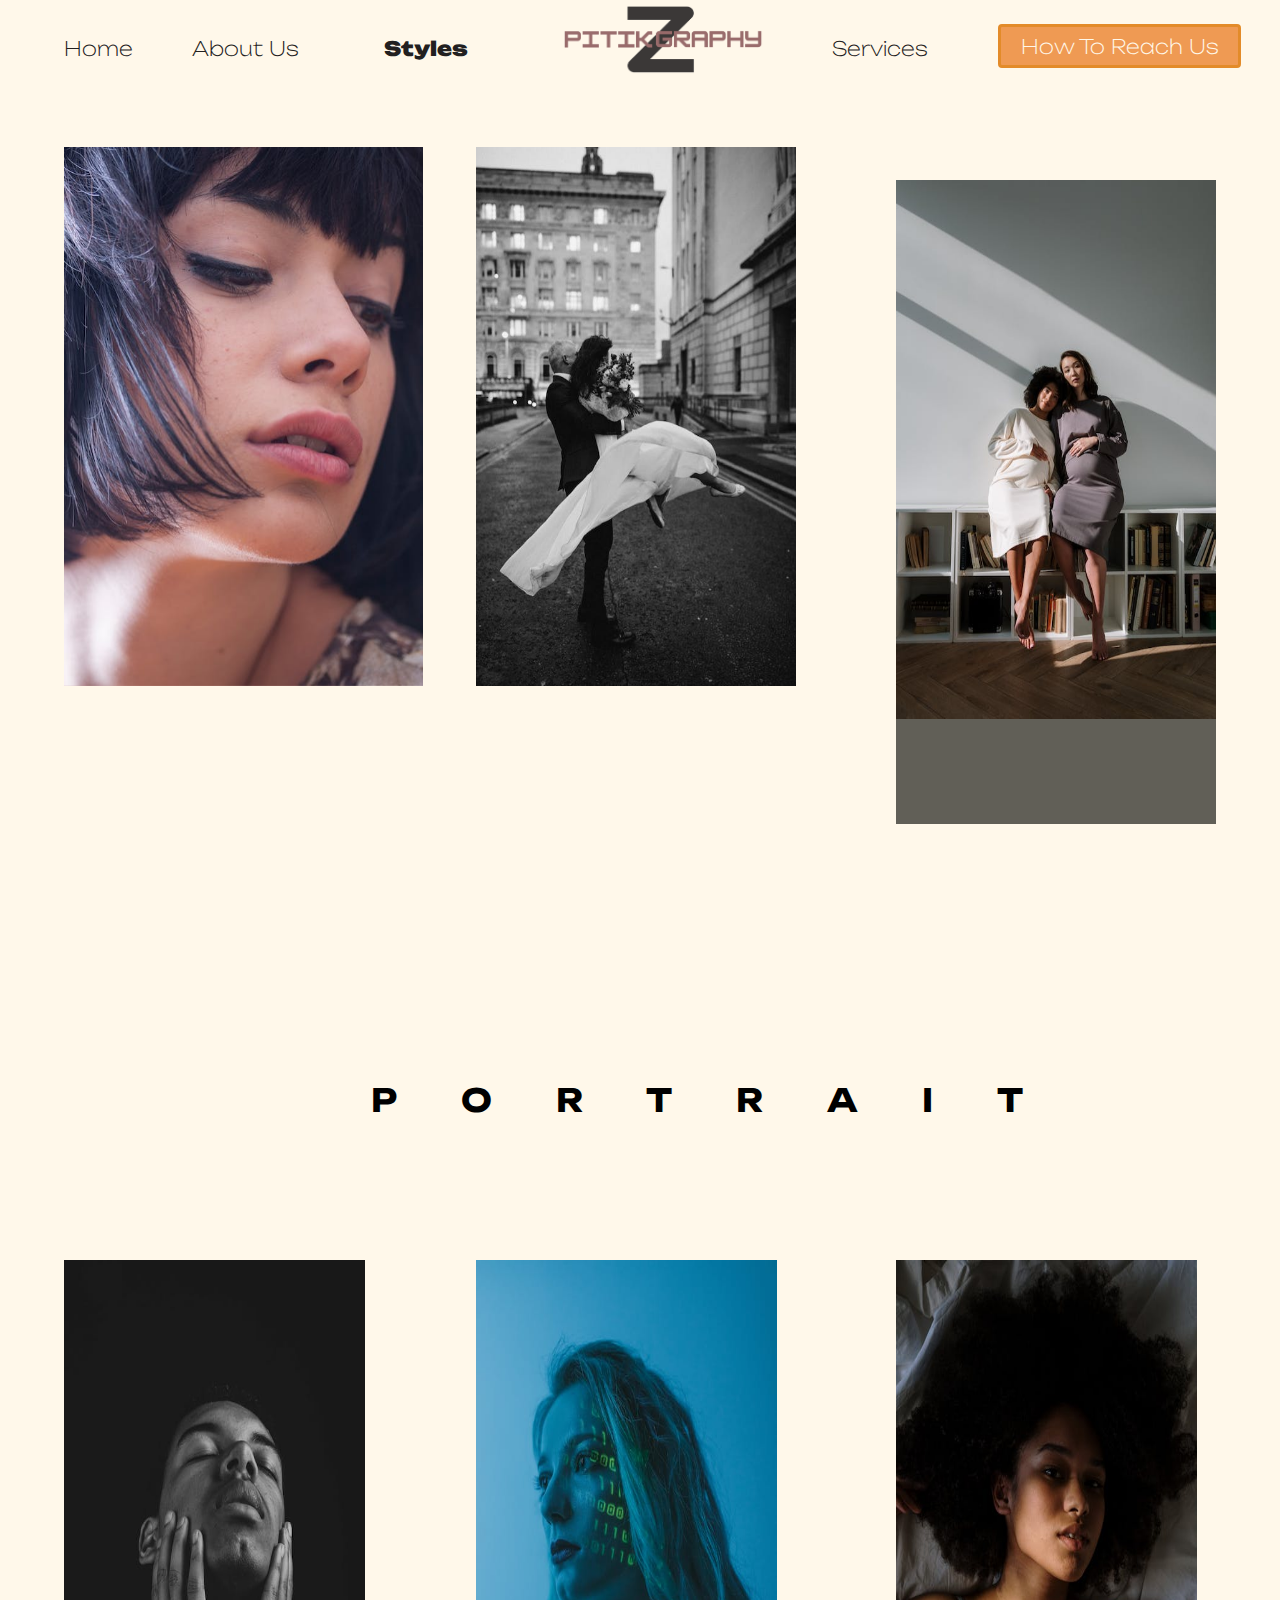
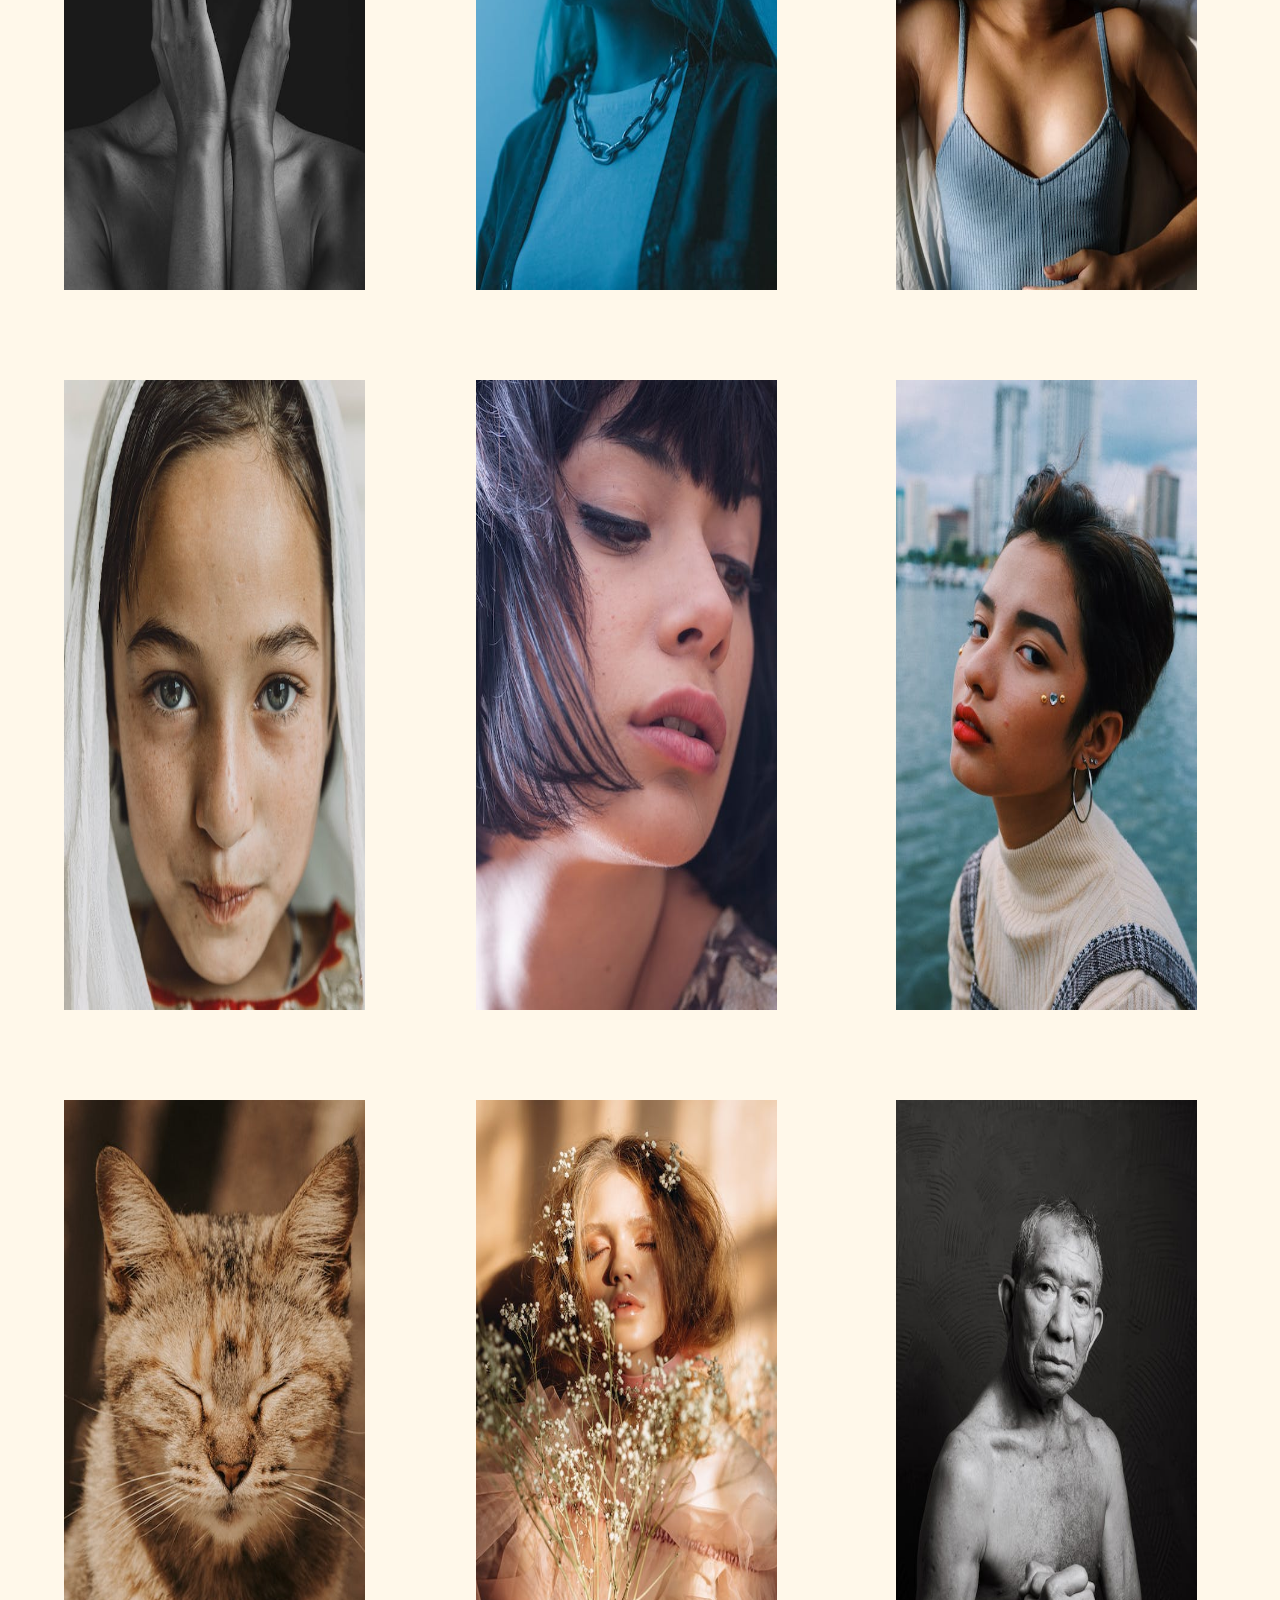
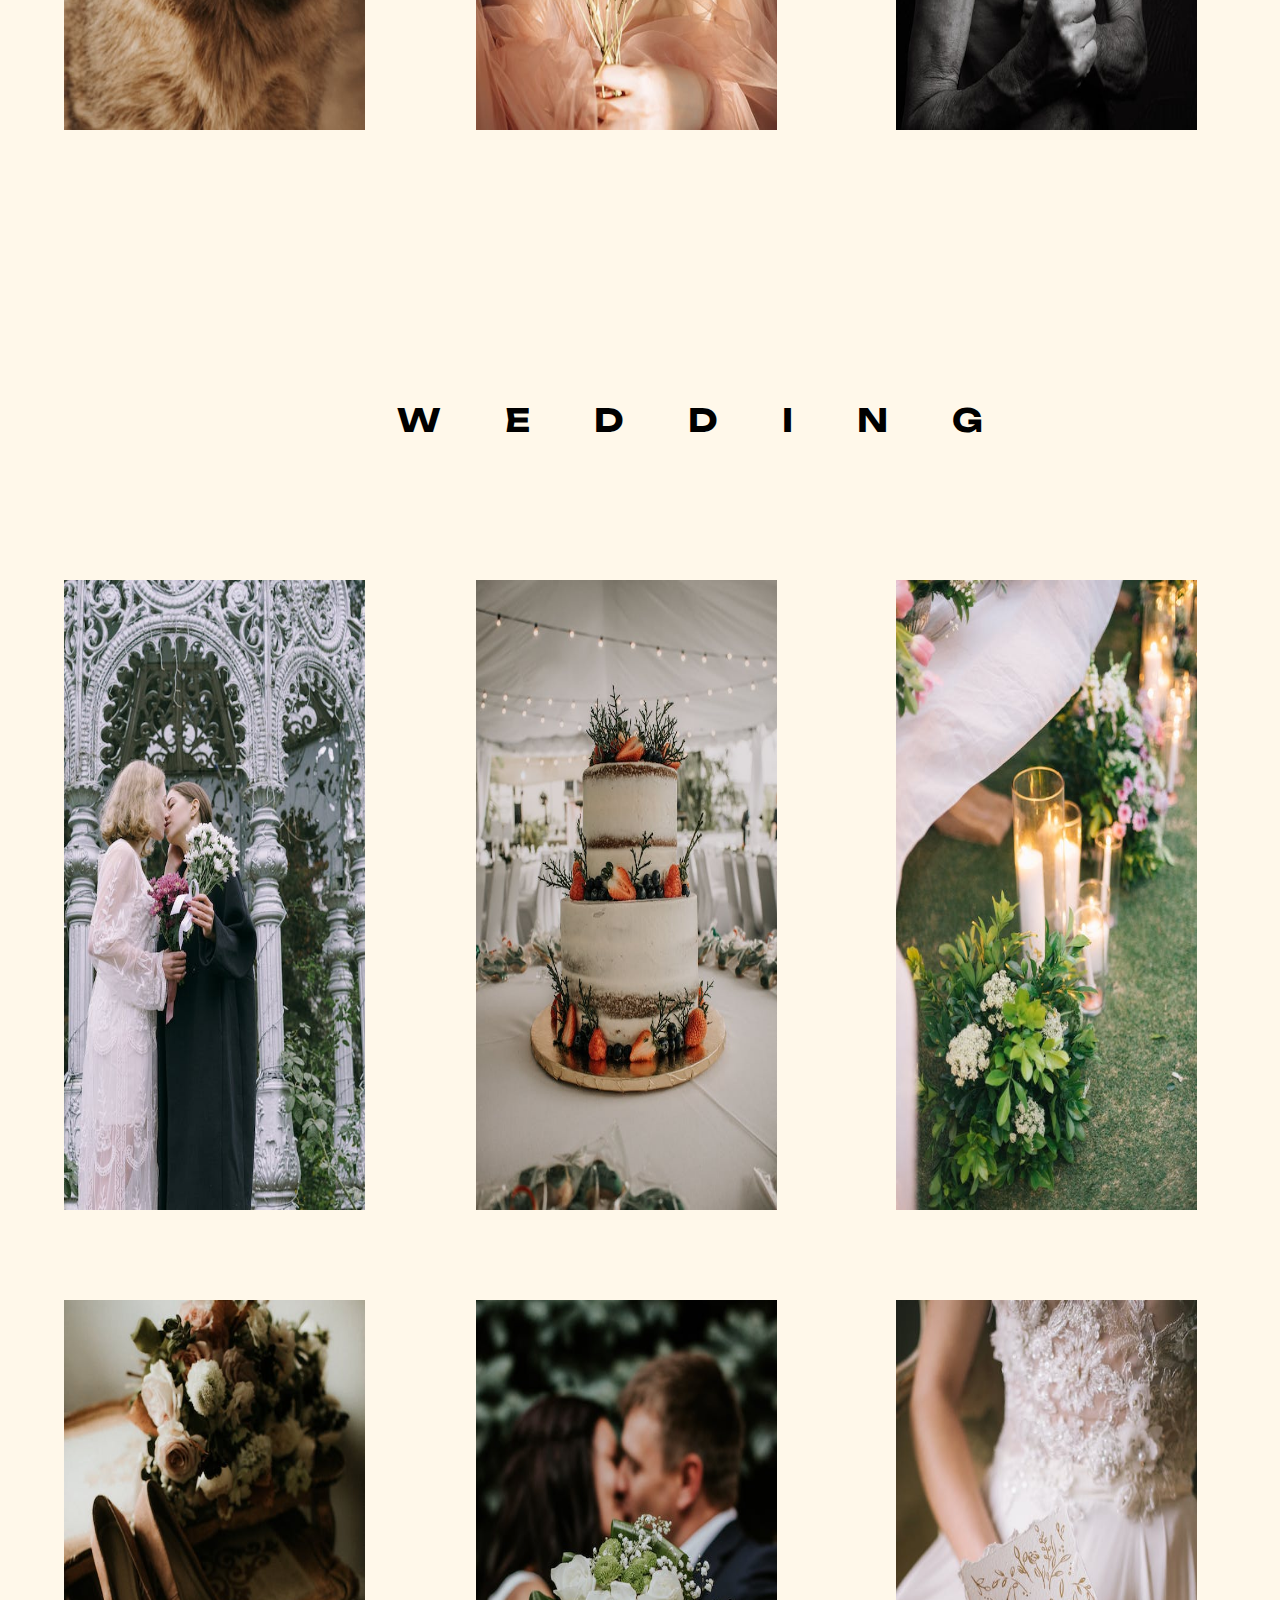
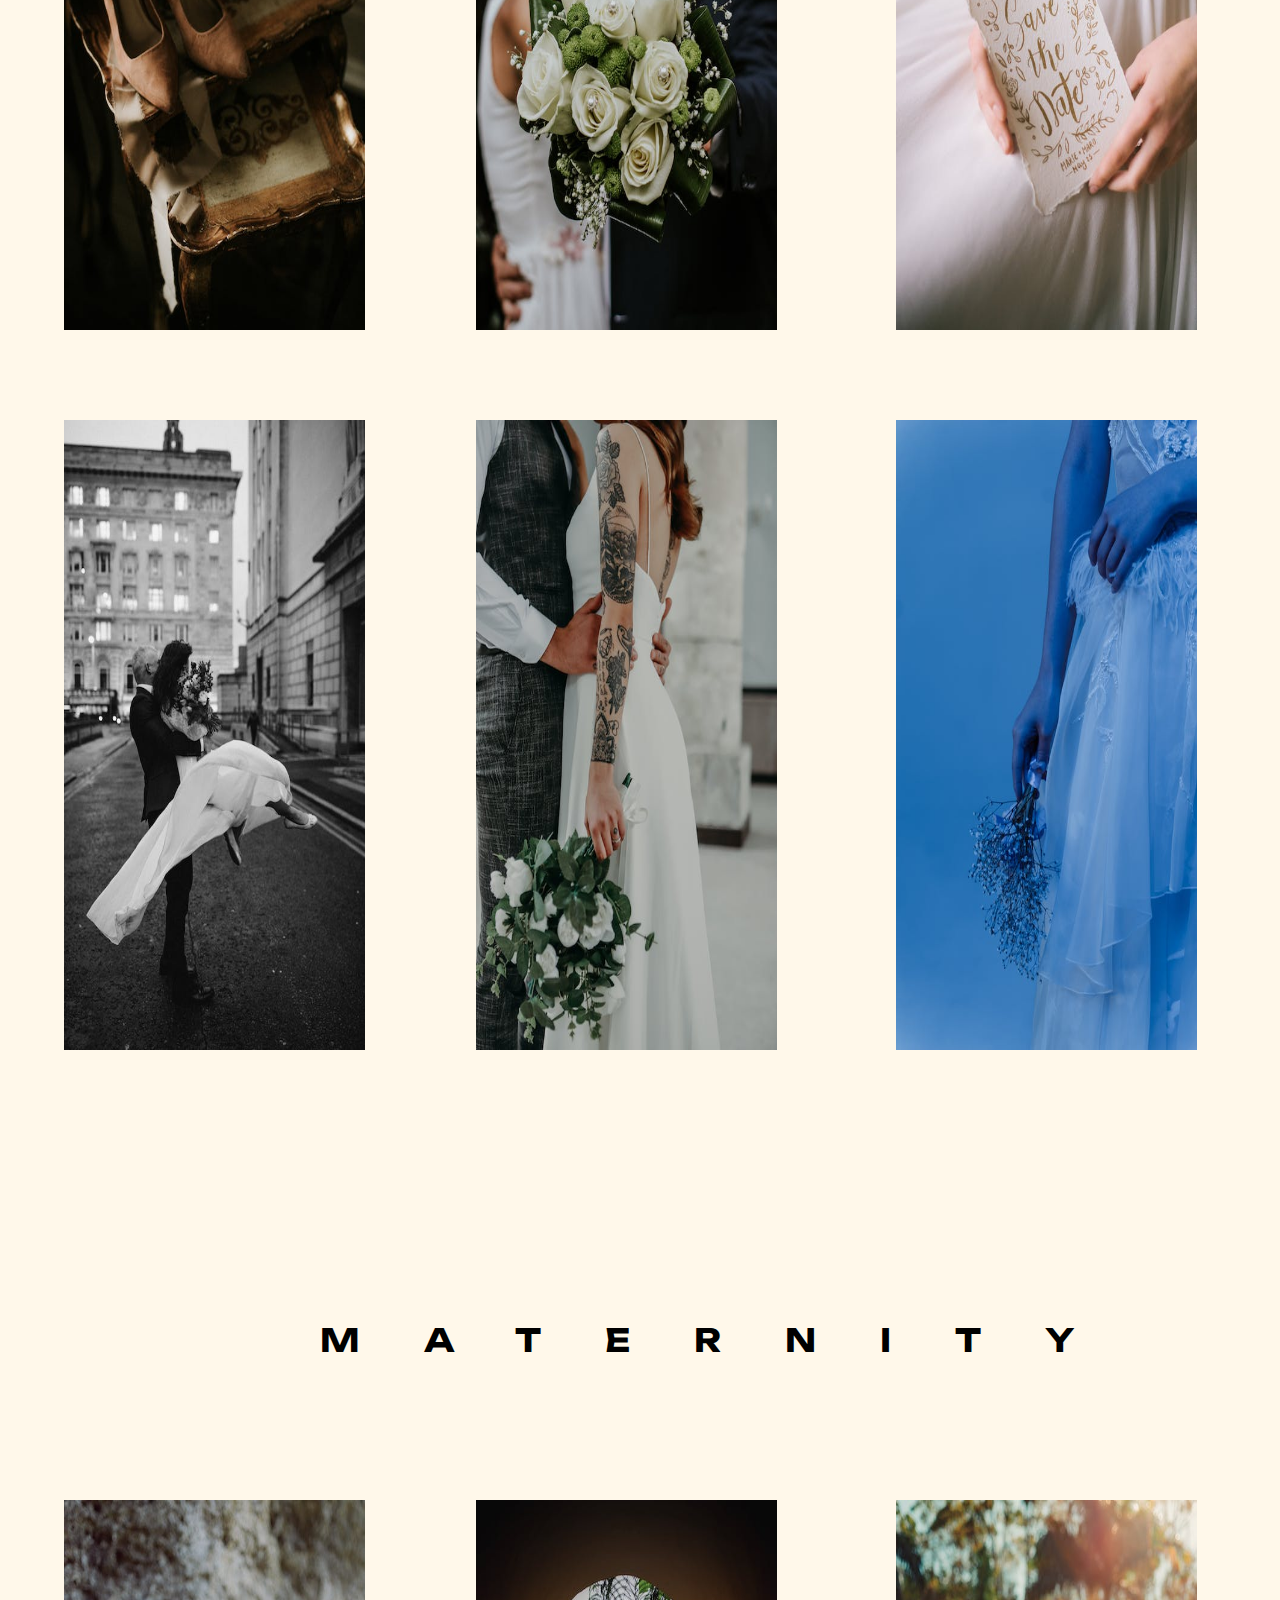
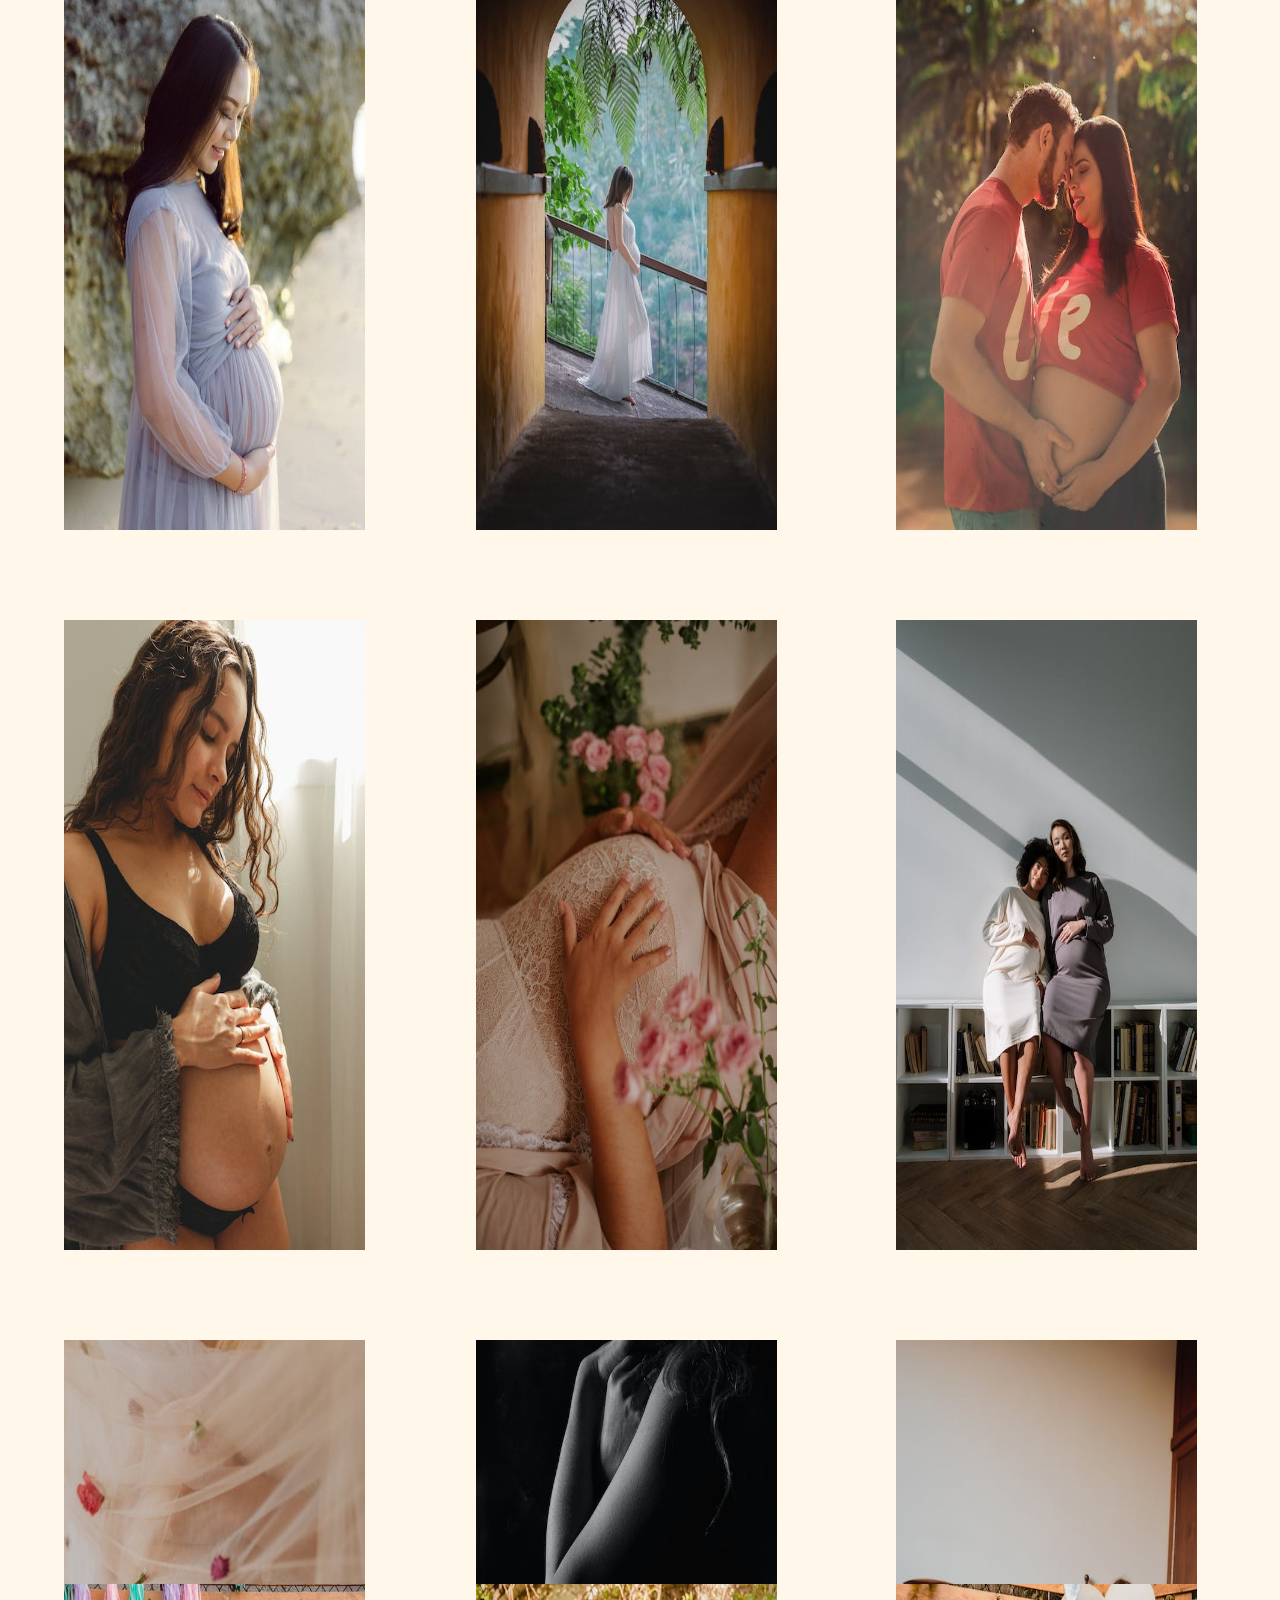
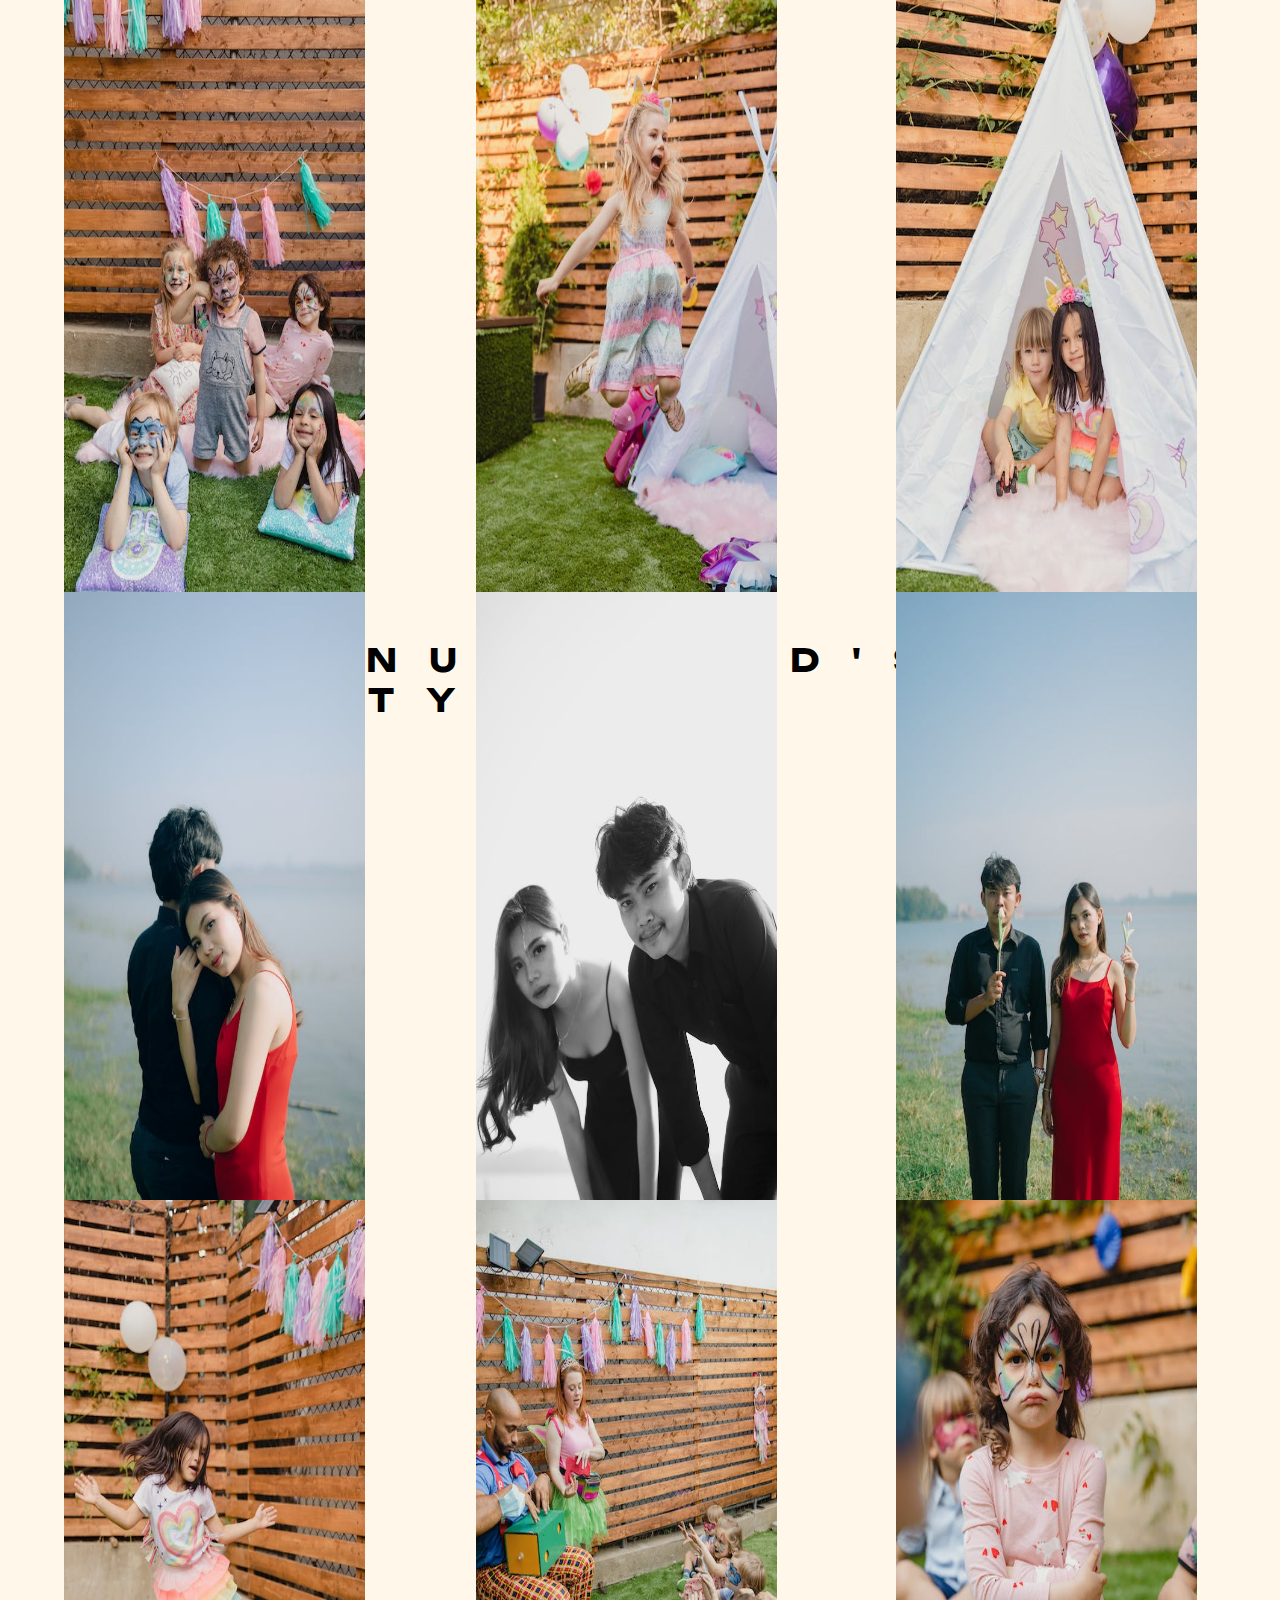
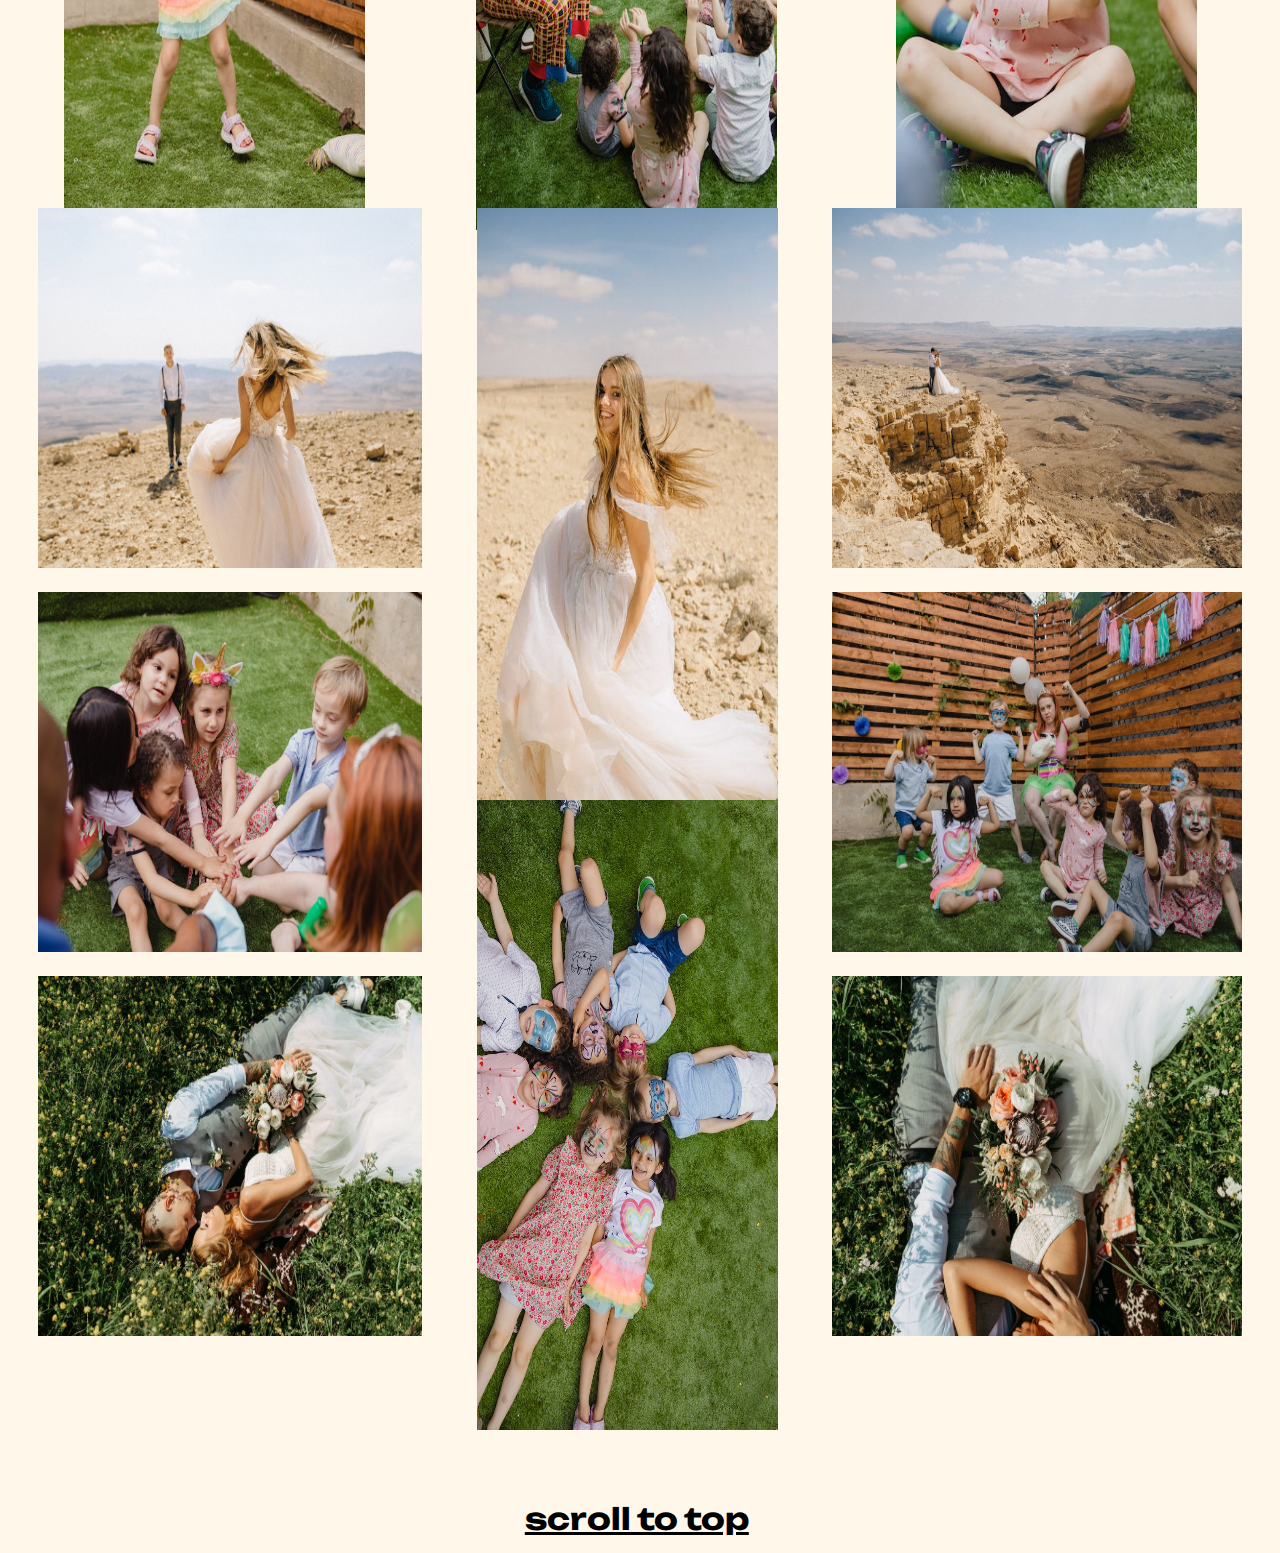
==== commit 0bea88af: "Update design.html" ====
--- a/design.html
+++ b/design.html
@@ -5,15 +5,15 @@
     <meta http-equiv="X-UA-Compatible" content="IE=edge">
     <meta name="viewport" content="width=device-width, initial-scale=1.0">
     <title>Styles</title>
-    <link rel="stylesheet" href="/css/styles.css">
-    <link rel="shortcut icon" href="/images/icon/favicon.ico" type="image/x-icon">
+    <link rel="stylesheet" href="./css/styles.css">
+    <link rel="shortcut icon" href="./images/icon/favicon.ico" type="image/x-icon">
     <link rel="preconnect" href="https://fonts.googleapis.com">
     <link rel="preconnect" href="https://fonts.gstatic.com" crossorigin>
     <link href="https://fonts.googleapis.com/css2?family=Euphoria+Script&family=Exo+2&family=Fresca&family=Kaushan+Script&family=Teko&family=Unbounded&display=swap" rel="stylesheet">
 </head>
 <body>
     <div class="header">
-        <a href="index.html"><img src="/images/header/logow.png" alt="Pitikgraphy Logo"></a>
+        <a href="index.html"><img src="./images/header/logow.png" alt="Pitikgraphy Logo"></a>
         <h1 class="home"><a href="index.html" id="home-boldnot">Home</a></h1>
         <h1 class="about"><a href="about.html">About Us</a></h1>
         <h1 class="style"><a href="design.html" id="styles-bold">Styles</a></h1>
@@ -23,14 +23,14 @@
 
     <div class="styles-container">
         <div class="container">
-            <img src="/images/portrait/nose.jpeg" class="nose-img" alt="Portrait Freckles">
+            <img src="./images/portrait/nose.jpeg" class="nose-img" alt="Portrait Freckles">
             <div class="nose-more">
                 <h1 class="nose-title">Portrait Photography</h1>
                 <div class="nose-text"><a href="#port-scroll">more photos</a></div>
             </div>
         </div>
         <div class="container-two">
-            <img src="/images/wedding/carry.jpeg" class="carry-img" alt="Carrying Bride">
+            <img src="./images/wedding/carry.jpeg" class="carry-img" alt="Carrying Bride">
             <div class="carry-more">
                 <h1 class="carry-title">Wedding Photography</h1>
                 <div class="carry-text"><a href="#wedd-scroll">more photos</a></div>
@@ -38,7 +38,7 @@
             </div>
         </div>
         <div class="container-three">
-            <img src="/images/fashion/pregg5.jpeg" class="model-img" alt="Two Pregnant Ladies">
+            <img src="./images/fashion/pregg5.jpeg" class="model-img" alt="Two Pregnant Ladies">
             <div class="model-more">
                 <h1 class="model-title">Maternity Photography</h1>
                 <div class="model-text"><a href="#maternity-scroll">more photos</a></div>
@@ -50,151 +50,151 @@
     <div class="portrait-more">
         <h1 class="portrait-text"><a href="design.html" id="port-scroll">PORTRAIT</a></h1>
         <div class="portrait1"> 
-            <img src="/images/portrait/black.jpeg" id="portblack" alt="Portrait Black">
+            <img src="./images/portrait/black.jpeg" id="portblack" alt="Portrait Black">
         </div>
         <div class="portrait2">
-            <img src="/images/portrait/blue.jpeg" id="portblue" alt="Portrait Blue">
+            <img src="./images/portrait/blue.jpeg" id="portblue" alt="Portrait Blue">
         </div>
         <div class="portrait3">
-            <img src="/images/portrait/brown.jpeg" id="portbrown" alt="Portrait Laying">
+            <img src="./images/portrait/brown.jpeg" id="portbrown" alt="Portrait Laying">
         </div>
         <div class="portrait4">
-            <img src="/images/portrait/kid.jpeg" id="portkid" alt="Portrait of a Kid">
+            <img src="./images/portrait/kid.jpeg" id="portkid" alt="Portrait of a Kid">
         </div>
         <div class="portrait5">
-            <img src="/images/portrait/nose.jpeg" id="portnose" alt="Portrait Freckles">
+            <img src="./images/portrait/nose.jpeg" id="portnose" alt="Portrait Freckles">
         </div>
         <div class="portrait6">
-            <img src="/images/portrait/pierce.jpeg" id="portpierce" alt="Portrait Beads">
+            <img src="./images/portrait/pierce.jpeg" id="portpierce" alt="Portrait Beads">
         </div>
         <div class="portrait7">
-            <img src="/images/portrait/cat.jpeg" id="portcat" alt="Portrait of a Cat">
+            <img src="./images/portrait/cat.jpeg" id="portcat" alt="Portrait of a Cat">
         </div>
         <div class="portrait8">
-            <img src="/images/portrait/her.jpeg" id="portcat1" alt="Portrait Flower">
+            <img src="./images/portrait/her.jpeg" id="portcat1" alt="Portrait Flower">
         </div>
         <div class="portrait9">
-            <img src="/images/portrait/sir.jpeg" id="portcat2" alt="Portrait of an Old Man">
+            <img src="./images/portrait/sir.jpeg" id="portcat2" alt="Portrait of an Old Man">
         </div>
         
         <h1 class="wedding-text"><a href="design.html" id="wedd-scroll">WEDDING</a></h1>
         <div class="wedding1"> 
-            <img src="/images/wedding/bading.jpeg" id="weddbading" alt="Two Ladies Wedding">
+            <img src="./images/wedding/bading.jpeg" id="weddbading" alt="Two Ladies Wedding">
         </div>
         <div class="wedding2"> 
-            <img src="/images/wedding/cake.jpeg" id="weddcake" alt="Wedding Cake">
+            <img src="./images/wedding/cake.jpeg" id="weddcake" alt="Wedding Cake">
         </div>
         <div class="wedding3"> 
-            <img src="/images/wedding/candles.jpeg" id="weddcandles" alt="Wedding Candles">
+            <img src="./images/wedding/candles.jpeg" id="weddcandles" alt="Wedding Candles">
         </div>
         <div class="wedding4"> 
-            <img src="/images/wedding/shoes.jpeg" id="weddshoes" alt="Bride's Shoes">
+            <img src="./images/wedding/shoes.jpeg" id="weddshoes" alt="Bride's Shoes">
         </div>
         <div class="wedding5"> 
-            <img src="/images/wedding/flower.jpeg" id="weddflower" alt="Bride's Flower">
+            <img src="./images/wedding/flower.jpeg" id="weddflower" alt="Bride's Flower">
         </div>
         <div class="wedding6"> 
-            <img src="/images/wedding/invite.jpeg" id="weddinvite" alt="Bride's Invitation Card">
+            <img src="./images/wedding/invite.jpeg" id="weddinvite" alt="Bride's Invitation Card">
         </div>
         <div class="wedding7"> 
-            <img src="/images/wedding/carry.jpeg" id="wedd1" alt="Carrying Bride">
+            <img src="./images/wedding/carry.jpeg" id="wedd1" alt="Carrying Bride">
         </div>
         <div class="wedding8"> 
-            <img src="/images/wedding/tattoo.jpeg" id="wedd2" alt="Tatted Bride">
+            <img src="./images/wedding/tattoo.jpeg" id="wedd2" alt="Tatted Bride">
         </div>
         <div class="wedding9"> 
-            <img src="/images/wedding/blues.jpeg" id="wedd3" alt="Lonely Bride">
+            <img src="./images/wedding/blues.jpeg" id="wedd3" alt="Lonely Bride">
         </div> 
 
         <h1 class="maternity-text"><a href="design.html" id="maternity-scroll">MATERNITY</a></h1>
         <div class="maternity1"> 
-            <img src="/images/fashion/model.jpeg" id="maternity01" alt="Pregnant in Beach">
+            <img src="./images/fashion/model.jpeg" id="maternity01" alt="Pregnant in Beach">
         </div>
         <div class="maternity2"> 
-            <img src="/images/fashion/pregg.jpeg" id="maternity02" alt="pregnant in a Cave Type">
+            <img src="./images/fashion/pregg.jpeg" id="maternity02" alt="pregnant in a Cave Type">
         </div>
         <div class="maternity3"> 
-            <img src="/images/fashion/pregg2.jpeg" id="maternity03" alt="Mommy and Daddy pictures">
+            <img src="./images/fashion/pregg2.jpeg" id="maternity03" alt="Mommy and Daddy pictures">
         </div>
         <div class="maternity4"> 
-            <img src="/images/fashion/pregg3.jpeg" id="maternity04" alt="Home Session Maternity Photography">
+            <img src="./images/fashion/pregg3.jpeg" id="maternity04" alt="Home Session Maternity Photography">
         </div>
         <div class="maternity5"> 
-            <img src="/images/fashion/pregg4.jpeg" id="maternity05" alt="No face Photography for Maternity">
+            <img src="./images/fashion/pregg4.jpeg" id="maternity05" alt="No face Photography for Maternity">
         </div>
         <div class="maternity6"> 
-            <img src="/images/fashion/pregg5.jpeg" id="maternity06" alt="Two Ladies">
+            <img src="./images/fashion/pregg5.jpeg" id="maternity06" alt="Two Ladies">
         </div>
         <div class="maternity7"> 
-            <img src="/images/fashion/pregg6.jpeg" id="maternity07" alt="Preggy">
+            <img src="./images/fashion/pregg6.jpeg" id="maternity07" alt="Preggy">
         </div>
         <div class="maternity8"> 
-            <img src="/images/fashion/pregg7.jpeg" id="maternity08" alt="Black and White Maternity Photography">
+            <img src="./images/fashion/pregg7.jpeg" id="maternity08" alt="Black and White Maternity Photography">
         </div>
         <div class="maternity9"> 
-            <img src="/images/fashion/pregg8.jpeg" id="maternity09" alt="Maternity with a kid">
+            <img src="./images/fashion/pregg8.jpeg" id="maternity09" alt="Maternity with a kid">
 
         <h1 class="prenup-kiddie-text"><a href="design.html" id="prekid-scroll">PRENUP & KID'S PARTY</a></h1>
 
         <div class="prenup01"> 
-            <img src="/images/prenup & kiddies/prenup3.jpeg" id="prenup1" alt="">
+            <img src="./images/prenup_kiddies/prenup3.jpeg" id="prenup1" alt="">
         </div>
         <div class="prenup02"> 
-            <img src="/images/prenup & kiddies/prenup4.jpeg" id="prenup2" alt="">
+            <img src="./images/prenup_kiddies/prenup4.jpeg" id="prenup2" alt="">
         </div>
         <div class="prenup03"> 
-            <img src="/images/prenup & kiddies/prenup2.jpeg" id="prenup3" alt="">
+            <img src="./images/prenup_kiddies/prenup2.jpeg" id="prenup3" alt="">
         </div>
         <div class="birth1"> 
-            <img src="/images/prenup & kiddies/kiddie1.jpeg" id="kid1" alt="">
+            <img src="./images/prenup_kiddies/kiddie1.jpeg" id="kid1" alt="">
         </div>
         <div class="birth2"> 
-            <img src="/images/prenup & kiddies/kiddie2.jpeg" id="kid2" alt="">
+            <img src="./images/prenup_kiddies/kiddie2.jpeg" id="kid2" alt="">
         </div>
         <div class="birth3"> 
-            <img src="/images/prenup & kiddies/kiddie3.jpeg" id="kid3" alt="">
+            <img src="./images/prenup_kiddies/kiddie3.jpeg" id="kid3" alt="">
         </div>
         <div class="prenup04"> 
-            <img src="/images/prenup & kiddies/prenup5.jpeg" id="prenup4" alt="">
+            <img src="./images/prenup_kiddies/prenup5.jpeg" id="prenup4" alt="">
         </div>
         <div class="prenup05"> 
-            <img src="/images/prenup & kiddies/prenup6.jpeg" id="prenup5" alt="">
+            <img src="./images/prenup_kiddies/prenup6.jpeg" id="prenup5" alt="">
         </div>
         <div class="prenup06"> 
-            <img src="/images/prenup & kiddies/prenup7.jpeg" id="prenup6" alt="">
+            <img src="./images/prenup_kiddies/prenup7.jpeg" id="prenup6" alt="">
         </div>
         <div class="birth4"> 
-            <img src="/images/prenup & kiddies/kiddie4.jpeg" id="kid4" alt="">
+            <img src="./images/prenup_kiddies/kiddie4.jpeg" id="kid4" alt="">
         </div>
         <div class="birth5"> 
-            <img src="/images/prenup & kiddies/kiddie7.jpeg" id="kid5" alt="">
+            <img src="./images/prenup_kiddies/kiddie7.jpeg" id="kid5" alt="">
         </div>
         <div class="birth6"> 
-            <img src="/images/prenup & kiddies/kiddie8.jpeg" id="kid6" alt="">
+            <img src="./images/prenup_kiddies/kiddie8.jpeg" id="kid6" alt="">
         </div>
         <div class="prenup07"> 
-            <img src="/images/prenup & kiddies/prenup8.jpeg" id="prenup7" alt="">
+            <img src="./images/prenup_kiddies/prenup8.jpeg" id="prenup7" alt="">
         </div>
         <div class="prenup08"> 
-            <img src="/images/prenup & kiddies/prenup10.jpeg" id="prenup8" alt="">
+            <img src="./images/prenup_kiddies/prenup10.jpeg" id="prenup8" alt="">
         </div>
         <div class="prenup09"> 
-            <img src="/images/prenup & kiddies/prenup9.jpeg" id="prenup9" alt="">
+            <img src="./images/prenup_kiddies/prenup9.jpeg" id="prenup9" alt="">
         </div>
         <div class="birth7"> 
-            <img src="/images/prenup & kiddies/kiddie6.jpeg" id="kid7" alt="">
+            <img src="./images/prenup_kiddies/kiddie6.jpeg" id="kid7" alt="">
         </div>
         <div class="birth8"> 
-            <img src="/images/prenup & kiddies/kiddie5.jpeg" id="kid8" alt="">
+            <img src="./images/prenup_kiddies/kiddie5.jpeg" id="kid8" alt="">
         </div>
         <div class="birth9"> 
-            <img src="/images/prenup & kiddies/kiddie9.jpeg" id="kid9" alt="">
+            <img src="./images/prenup_kiddies/kiddie9.jpeg" id="kid9" alt="">
         </div>  
         <div class="prenup10"> 
-            <img src="/images/prenup & kiddies/prenup11.jpeg" id="prenup10" alt="">
+            <img src="./images/prenup_kiddies/prenup11.jpeg" id="prenup10" alt="">
         </div>
         <div class="prenup11"> 
-            <img src="/images/prenup & kiddies/prenup12.jpeg" id="prenup11" alt="">
+            <img src="./images/prenup_kiddies/prenup12.jpeg" id="prenup11" alt="">
         </div>
 
         <h1 class="scroll-text"><a href="design.html" id="scroll-top">scroll to top</a></h1>
